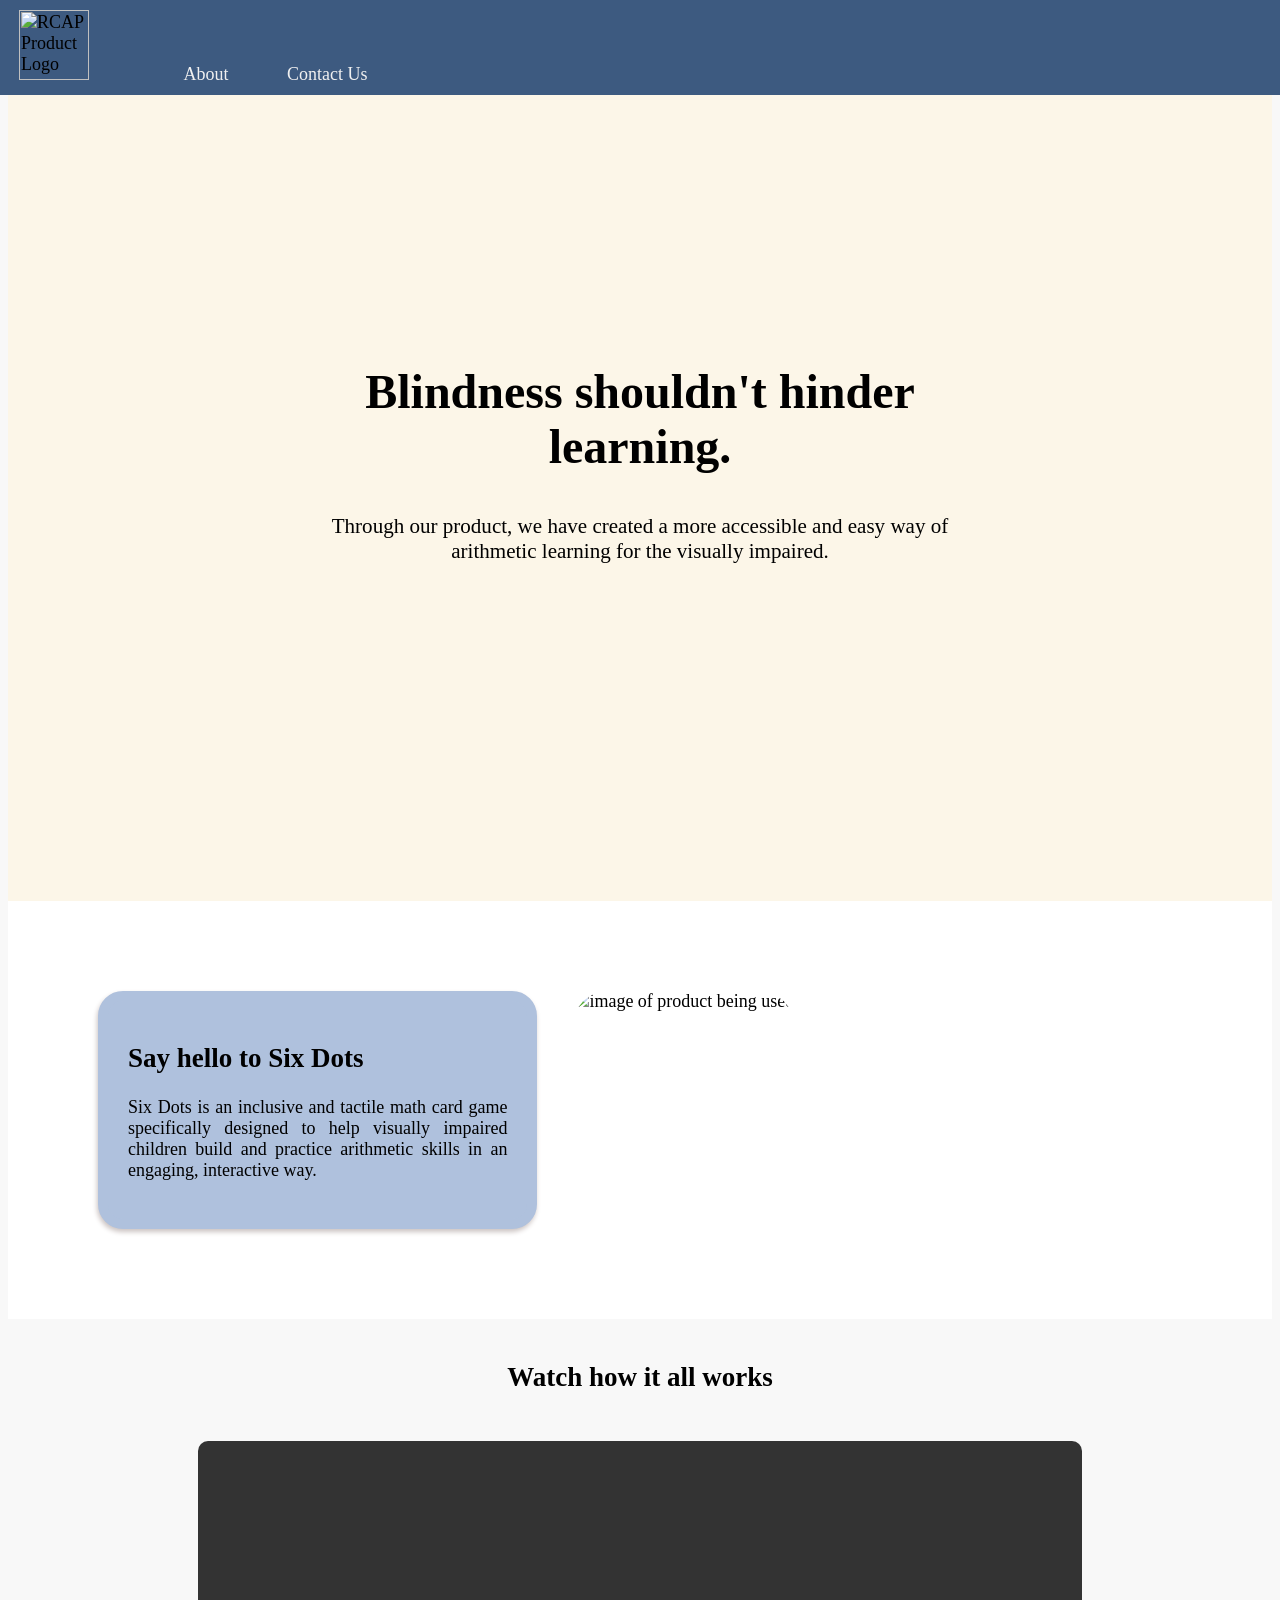
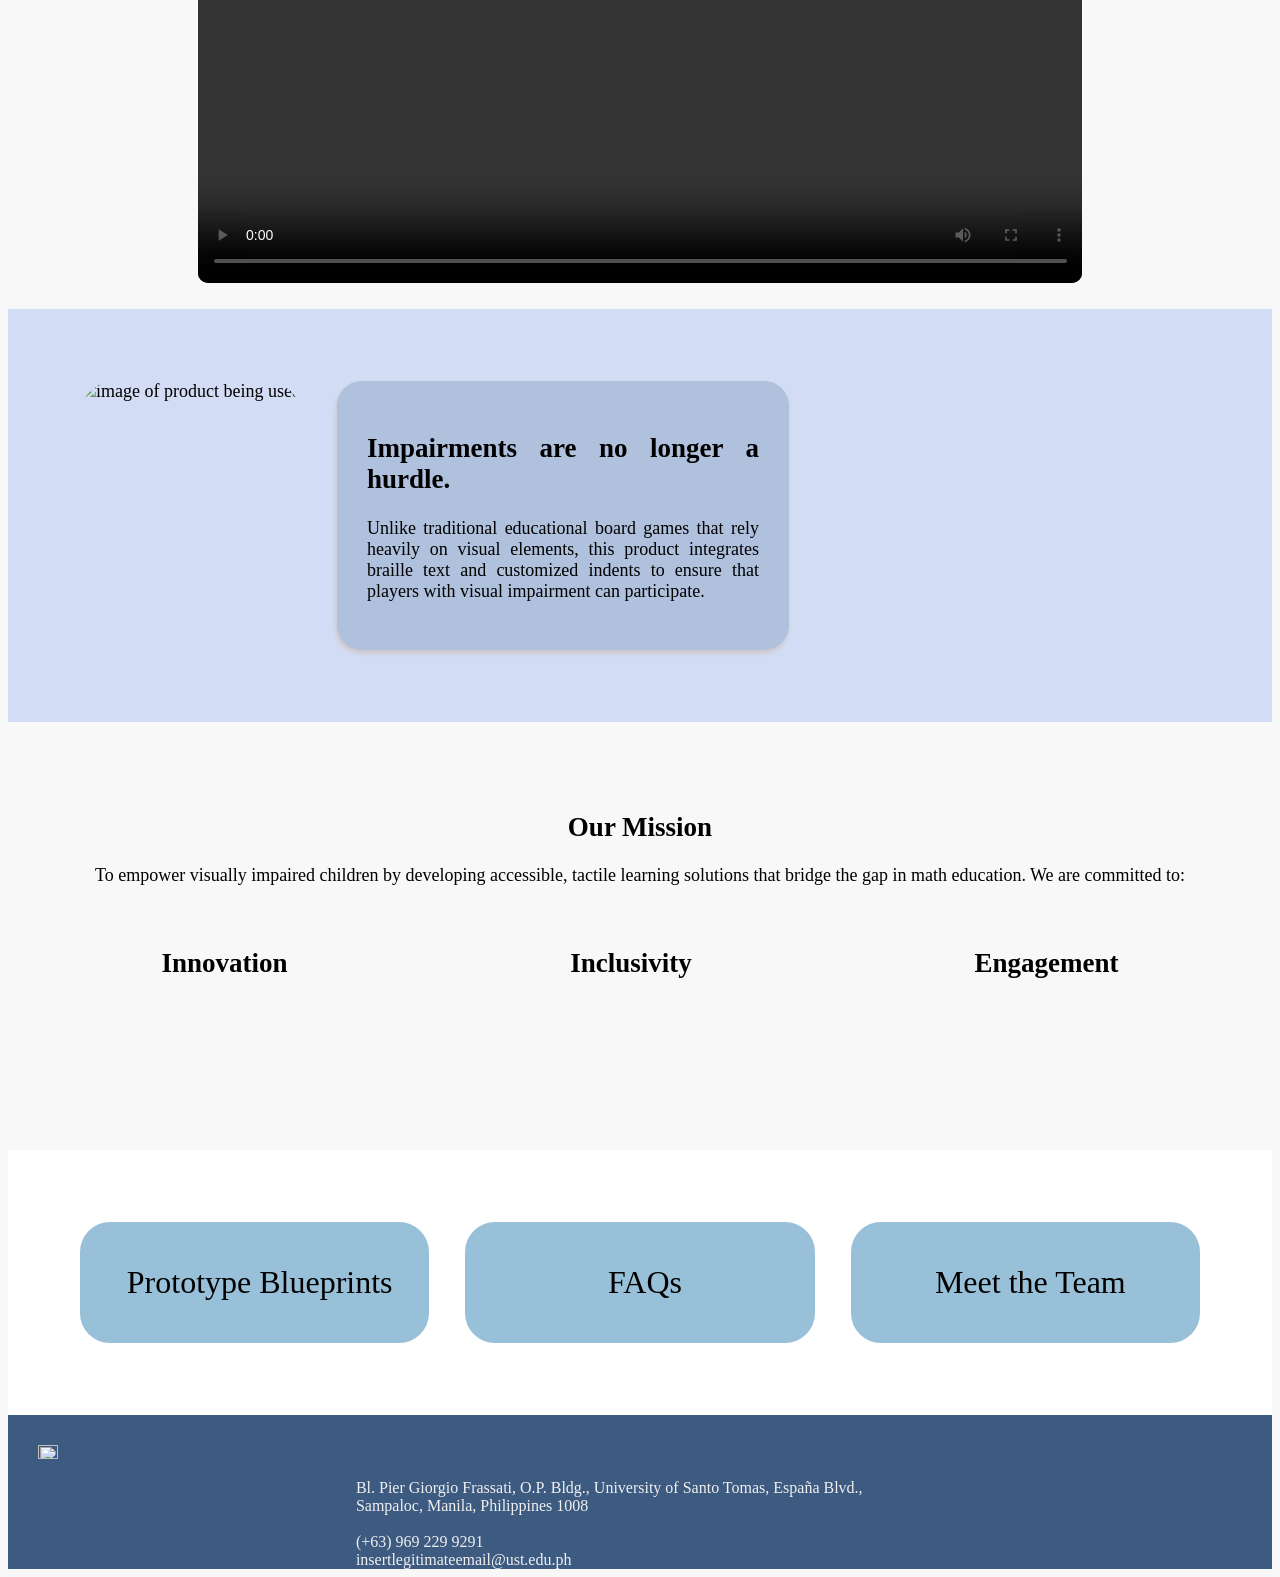
==== index.html @ 146f1b9f "Update index.html" ====
<!--If you're reading this, di po kasi ako html professional eh so-->

<html lang="en">
<head>
    <meta charset="UTF-8">
    <meta name="viewport" content="width=device-width, initial-scale=1.0">
    <title>Six Dots | Visual-Impairment Learning Simplified</title>

    <link rel="stylesheet" type="text/css" href="styles.css">
    <link rel="preconnect" href="https://fonts.googleapis.com">
    <link rel="preconnect" href="https://fonts.gstatic.com" crossorigin>
    <link href="https://fonts.googleapis.com/css2?family=Inter:ital,opsz,wght@0,14..32,100..900;1,14..32,100..900&family=Noto+Sans:ital,wght@0,100..900;1,100..900&display=swap" rel="stylesheet">
</head>

<body>
    <div id="links">
        <img src="logo.png" alt="RCAP Product Logo" style="object-fit: cover; padding-left: 1em;" width="70" height="70"><!--300x300 best-->
            <a href="ourinfo.html" style="padding-left: 5em;" class="headerlinks">About</a>
            <a href="#contactinfo" style="padding-left: 3em;" class="headerlinks">Contact Us</a>
    </div>  

    <section id="pageheader">
        <h1 style="text-align: center; font-size: 48px;"><span id="headereffect">Blindness</span> shouldn't hinder learning.</h1>
        <h3 style="text-align: center; font-weight: 400;">Through our product, we have created a more accessible and easy way of arithmetic learning for the visually impaired.</h3>
    </section>

    <!--Info section na ito-->

    <section class="productinfo">
        <div id="boxone">
            <h1 style="text-align: left;">Say hello to <b>Six Dots</b></h1>
            <p>Six Dots is an inclusive and tactile math card game specifically designed to help visually impaired children build and practice arithmetic skills in an engaging, interactive way.</p>
        </div>

        <img id="homeimgs" src="https://oecdedutoday.com/wp-content/uploads/2021/06/Skills-outlook-2021-blog.jpg" alt="image of product being used" style="border-radius: 35px; object-fit: cover; max-width: 60%; height: auto;">
    </section>

    <!--DITO IIINSERT YUNG VLOG!!!-->
    <section style="text-align: center;">
        <br>
        <h1>Watch how it all works</h1>
            <video src="housetour.mp4" style="width: 70%; height: auto; border-radius: 10px; margin-top: 2vw; margin-bottom: 2vw;" controls autoplay>
                 <source src="samplevid.mp4" type="video/mp4">
            </video>
        <br>
    </section>

     <section class="prodbenefits">
        <img id="homeimgs" src="https://oecdedutoday.com/wp-content/uploads/2021/06/Skills-outlook-2021-blog.jpg" alt="image of product being used" style="border-radius: 35px; object-fit: cover; max-width: 60%; height: auto;">

        <div id="boxtwo">
            <h1>Impairments are no longer a hurdle.</h1>
            <p>Unlike traditional educational board games that rely heavily on visual elements, this product integrates braille text and customized indents to ensure that players with visual impairment can participate.</p>
        </div>
    </section>

    <br><br>
    <!--Mission and vision-->
    <section id="missiv">
        <h1>Our Mission</h1>
        <p>To empower visually impaired children by developing accessible, tactile learning solutions that bridge the gap in math education. We are committed to:</p>
        <br>

        <div id="missiv_content">
            <div class="missiv_content">
                <h2>Innovation</h2>
                    <div id="missiv_ib">
                        <p>Designing durable, multi-sensory card games that utilize Braille and unique tactile indents for independent play.
                    </div>
            </div>
            <div class="missiv_content">
                <h2>Inclusivity</h2>
                    <div id="missiv_ib">
                        <p>Creating shared environments where visually impaired and sighted learners can collaborate and compete on an equal playing field.
                    </div>
            </div>
            <div class="missiv_content">
                <h2>Engagement</h2>
                    <div id="missiv_ib">
                        <p>Transforming arithmetic practice from a challenging obstacle into a motivating and interactive experience.
                    </div>
            </div>
        </div>

    </section>


    <section class="extras">
        <a id="extraBox" href="prototype.html" class="extralinks">
            <p>Prototype Blueprints</p>
            <!--<img src="" alt="" width="" style="border-radius: 15px; width: 100%; height: auto;">-->
        </a>

        <a id="extraBox" href="faq.html" class="extralinks">
            <p>FAQs</p>
        </a>
        
        <a id="extraBox" href="team.html" class="extralinks">
            <p>Meet the Team</p>
        </a>
    </section>

    <footer>
        <div>
            <img src="logo.png" alt="" style="width: 30%; height: auto; padding: 30px;">
        </div>
        <div style="padding-top: 5vw;">
            <span style="font-weight: 300; color: #f0f0f0;">Bl. Pier Giorgio Frassati, O.P. Bldg., University of Santo Tomas, Espa&ntilde;a Blvd.,<br /> Sampaloc, Manila, Philippines 1008<br /><br />&#40;&#43;63&#41; 969 229 9291<br />insertlegitimateemail@ust.edu.ph</span>
        </div>
    </footer>
</body>
</html>
---- styles.css ----
/* global css dito*/        
        body {
            font-family: "Yu Gothic UI";
            font-size: 18px;
            overflow-x: hidden;
            background-color: #f8f8f8;
            user-select: none; /* sorry i cannot allow you to see the horrors of my layout */
        }

        /* default a css */
        a {
            text-decoration: none;
            color: #f0f0f0;
            transition: 0.3s;
        }

        .headerlinks:hover {
            transition: 0.3s;
            text-decoration: dotted;
            color: #6abba9;
        }

        #links {
            border: solid 0.5px;
            padding-top: 0.5em;
            padding-bottom: 0.5em;
            border-color: #3d5a80;
            background-color: #3d5a80;
            position: absolute;
            width: 100%;
            top: 0px;
            left: 0px;
        }

        #pageheader {
            transition: 0.3s;
            background-color: #fcf6e8;
            padding: 25%;
        }

        #pageheader:hover {
            transition: 0.5s;
            background-color: #afc1dd;
        }

        .productinfo {
            font-size: 18px;
            font-weight: 400;
            transition: 0.3s;
            background-color: #fff;
            padding: 5em;
            display: flex;
            gap: 2em;
        }

        .prodbenefits {
            font-size: 100%;
            font-weight: 400;
            transition: 0.3s;
            background-color: #d2ddf5;
            padding: 4em;
            display: flex;
            gap: 2em;
        }

        footer {
            font-size: 16px;
            display: grid;
            width: 100%;
            grid-template-columns: auto auto auto;
            gap: 10%;
            background-color: #3d5a80;
        }

        /* index.html css */

                #homeimgs {transition: 0.5s;}
        #homeimgs:hover {transition: 0.5s; transform:scale(1.05);}

        #boxone, #boxtwo {
            transition: 1s;
            border: solid 10px;
            border-radius: 25px;
            border-color: #afc1dd;
            background-color: #afc1dd;
            width: 35%;
            text-align: justify;
            align-content: center;
            padding: 20px;
            box-shadow: -1px 3px 5px #ccc4c3;
        }

        #boxone:hover, #boxtwo:hover {
            background-color: #fff;
            border-color: #fff;
            transition: 1s;
        }

        @keyframes floatUp {
            0% {transform: translateY(0vw);}
            100% {transform: translateY(-2vw);}
        }

        #missiv {
            transition: 0.3s;
            text-align: center;
            padding: 2vw;
        }

        #missiv_content {
            display: grid;
            grid-template-columns: auto auto auto;
            gap: 2vw;
        }

        /* inner block */
        #missiv_ib {
            border: 1px solid transparent;
            background-color: transparent;
            color: transparent;
            font-size: 20px;
            border-radius: 15px;
            border-width: 30%;
            padding: 0.5vw;
            height: auto;
            transition: 0.6s;
        }

        .missiv_content:hover {
            transition: 0.3s;
            cursor: pointer;
            transform: scale(1.05);
        }

        .missiv_content:hover > #missiv_ib {
            border: 1px solid #dda948;
            background-color: #dda948;
            color: #fff;
            border-radius: 15px;
            border-width: 30%;
            height: auto;
            transition: 0.5s;
            transform: translateY(-5vw);
            height: 70%;
        }

        .extras {
            transition: 0.3s;
            background-color: #fff;
            padding: 4em;
            display: flex;
            gap: 2em;
            align-items: baseline;
        }

        #extraBox {
            transition: 0.3s;
            border: solid 10px;
            border-color: #98c1d9;
            background-color: #98c1d9;
            border-radius: 30px;
            width: 35em;
            text-indent: 10px;
        }

        #extraBox:hover {
            transition: 0.5s;
            transform: scale(1.05);
            cursor: pointer;
            background-color: #3d5a80;
            border-color: #3d5a80;
            color: #fab22c;
        }

        .extralinks {
            transition: 1s;
            color: #000;
            text-align: center;
            font-size: 32px;
        }
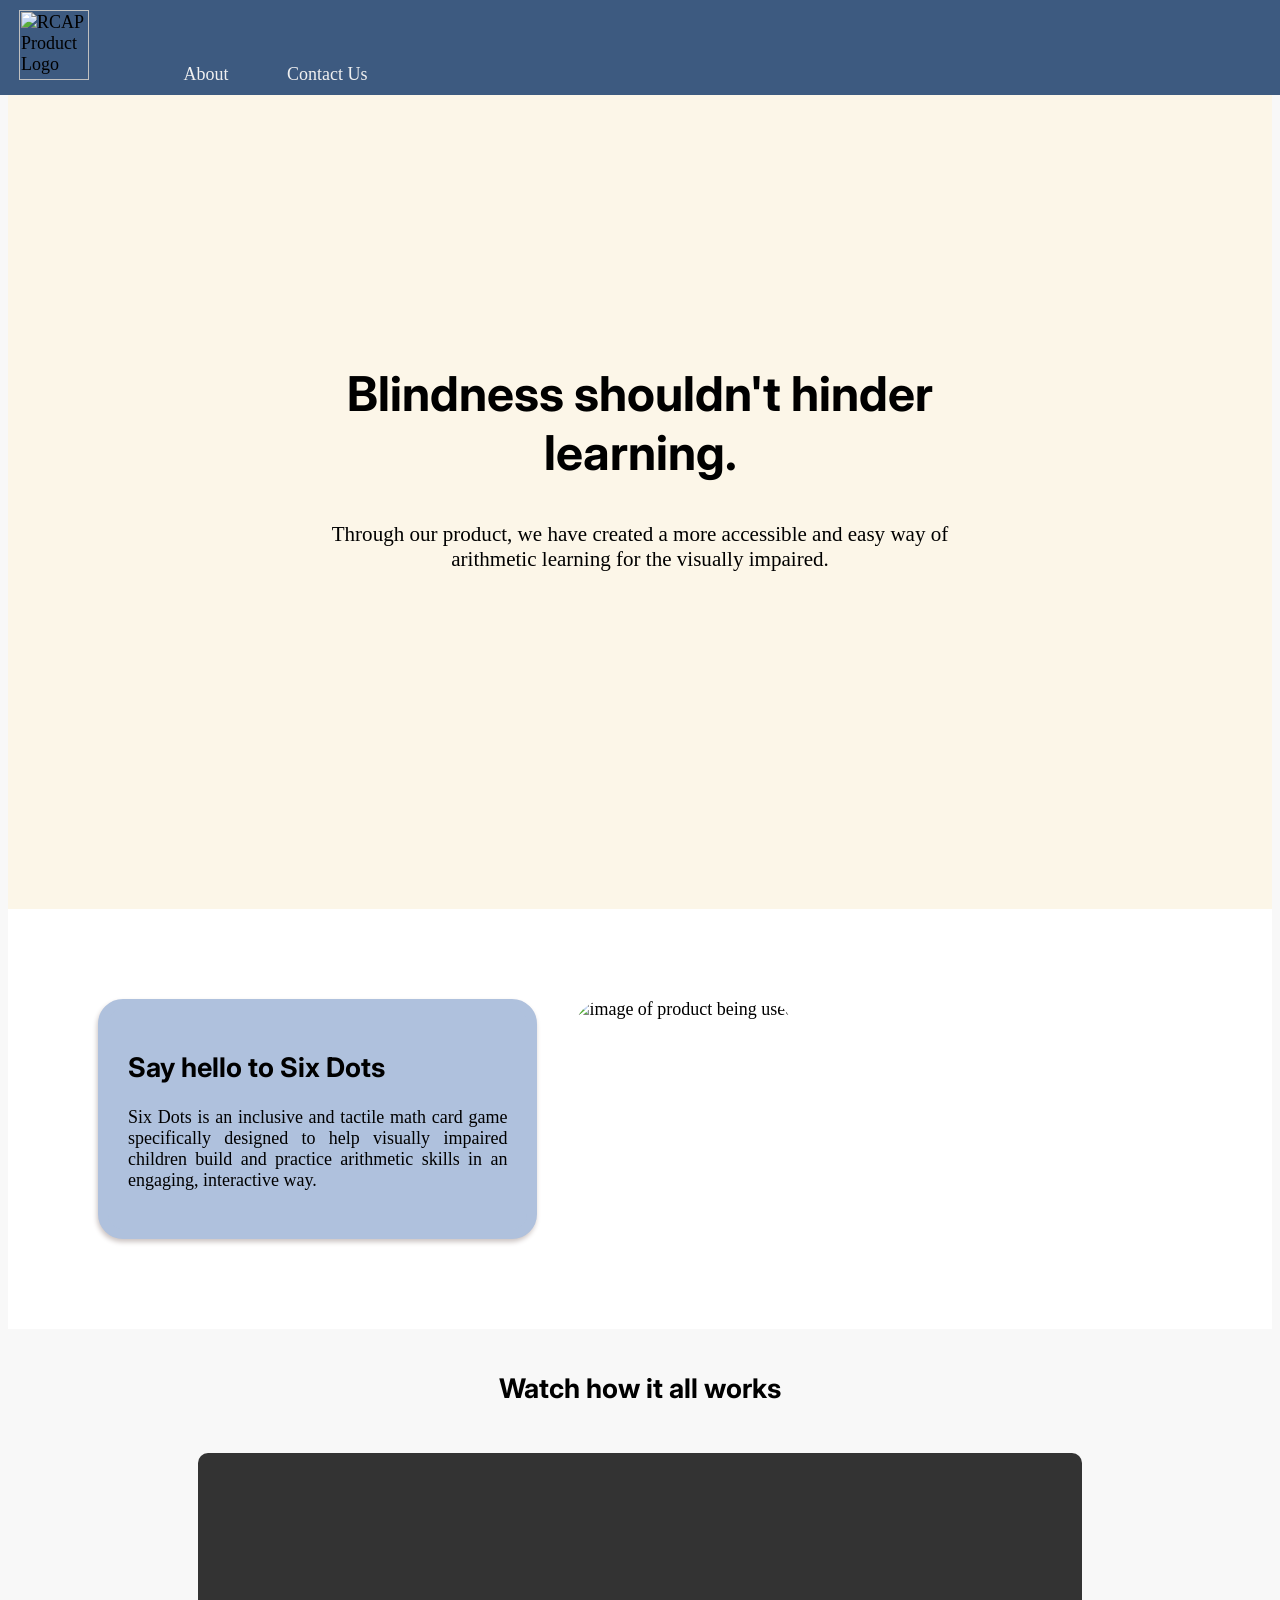
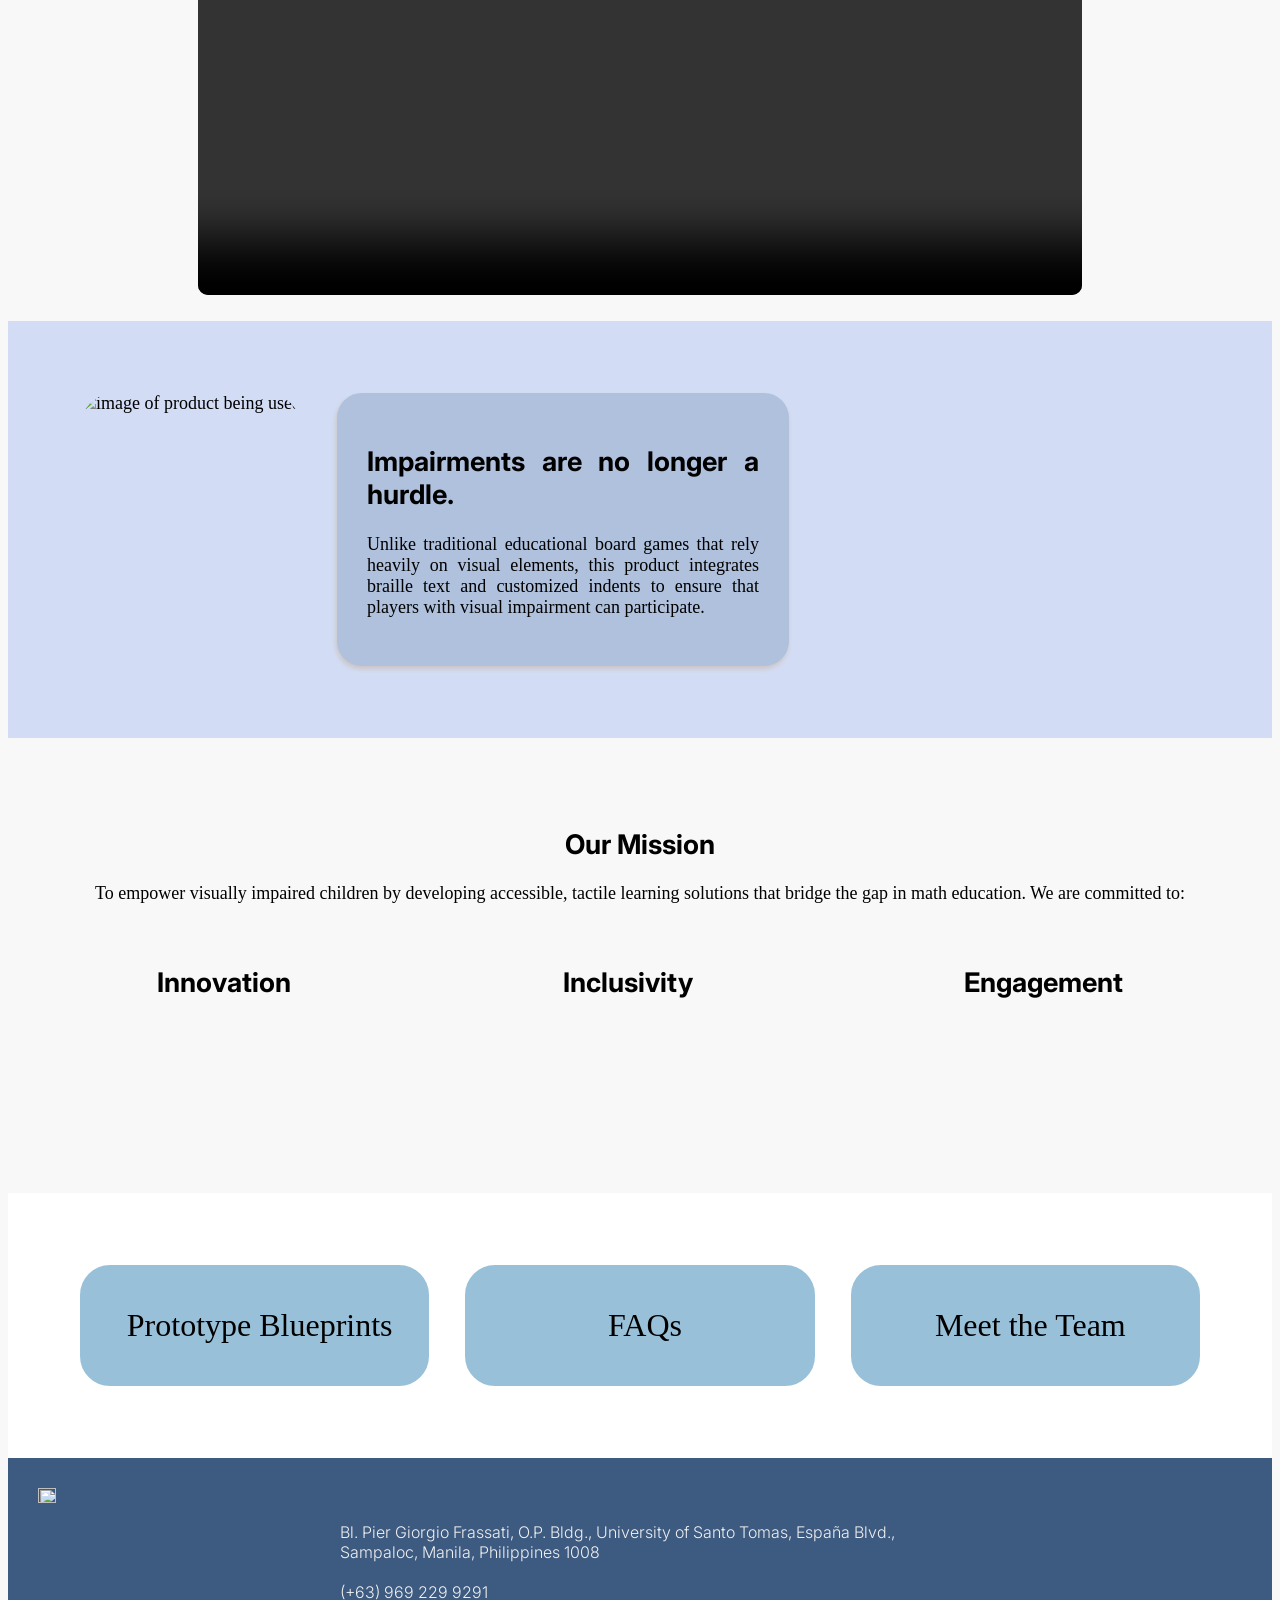
==== commit 790e786b: "Update index.html" ====
--- a/index.html
+++ b/index.html
@@ -7,7 +7,7 @@
     <title>Six Dots | Visual-Impairment Learning Simplified</title>
 
     <link rel="stylesheet" type="text/css" href="styles.css">
-    <link rel="preconnect" href="https://fonts.googleapis.com">
+   <link rel="preconnect" href="https://fonts.googleapis.com">
     <link rel="preconnect" href="https://fonts.gstatic.com" crossorigin>
     <link href="https://fonts.googleapis.com/css2?family=Inter:ital,opsz,wght@0,14..32,100..900;1,14..32,100..900&family=Noto+Sans:ital,wght@0,100..900;1,100..900&display=swap" rel="stylesheet">
 </head>
--- a/styles.css
+++ b/styles.css
@@ -1,7 +1,10 @@
+        @font-face {
+            font-family: "Inter";
+            src: url("https://fonts.googleapis.com/css2?family=Inter:ital,opsz,wght@0,14..32,100..900;1,14..32,100..900&family=Noto+Sans:ital,wght@0,100..900;1,100..900&display=swap");
+        }
 
-        /* global css dito*/        
         body {
-            font-family: "Yu Gothic UI";
+            font-family: "Inter";
             font-size: 18px;
             overflow-x: hidden;
             background-color: #f8f8f8;
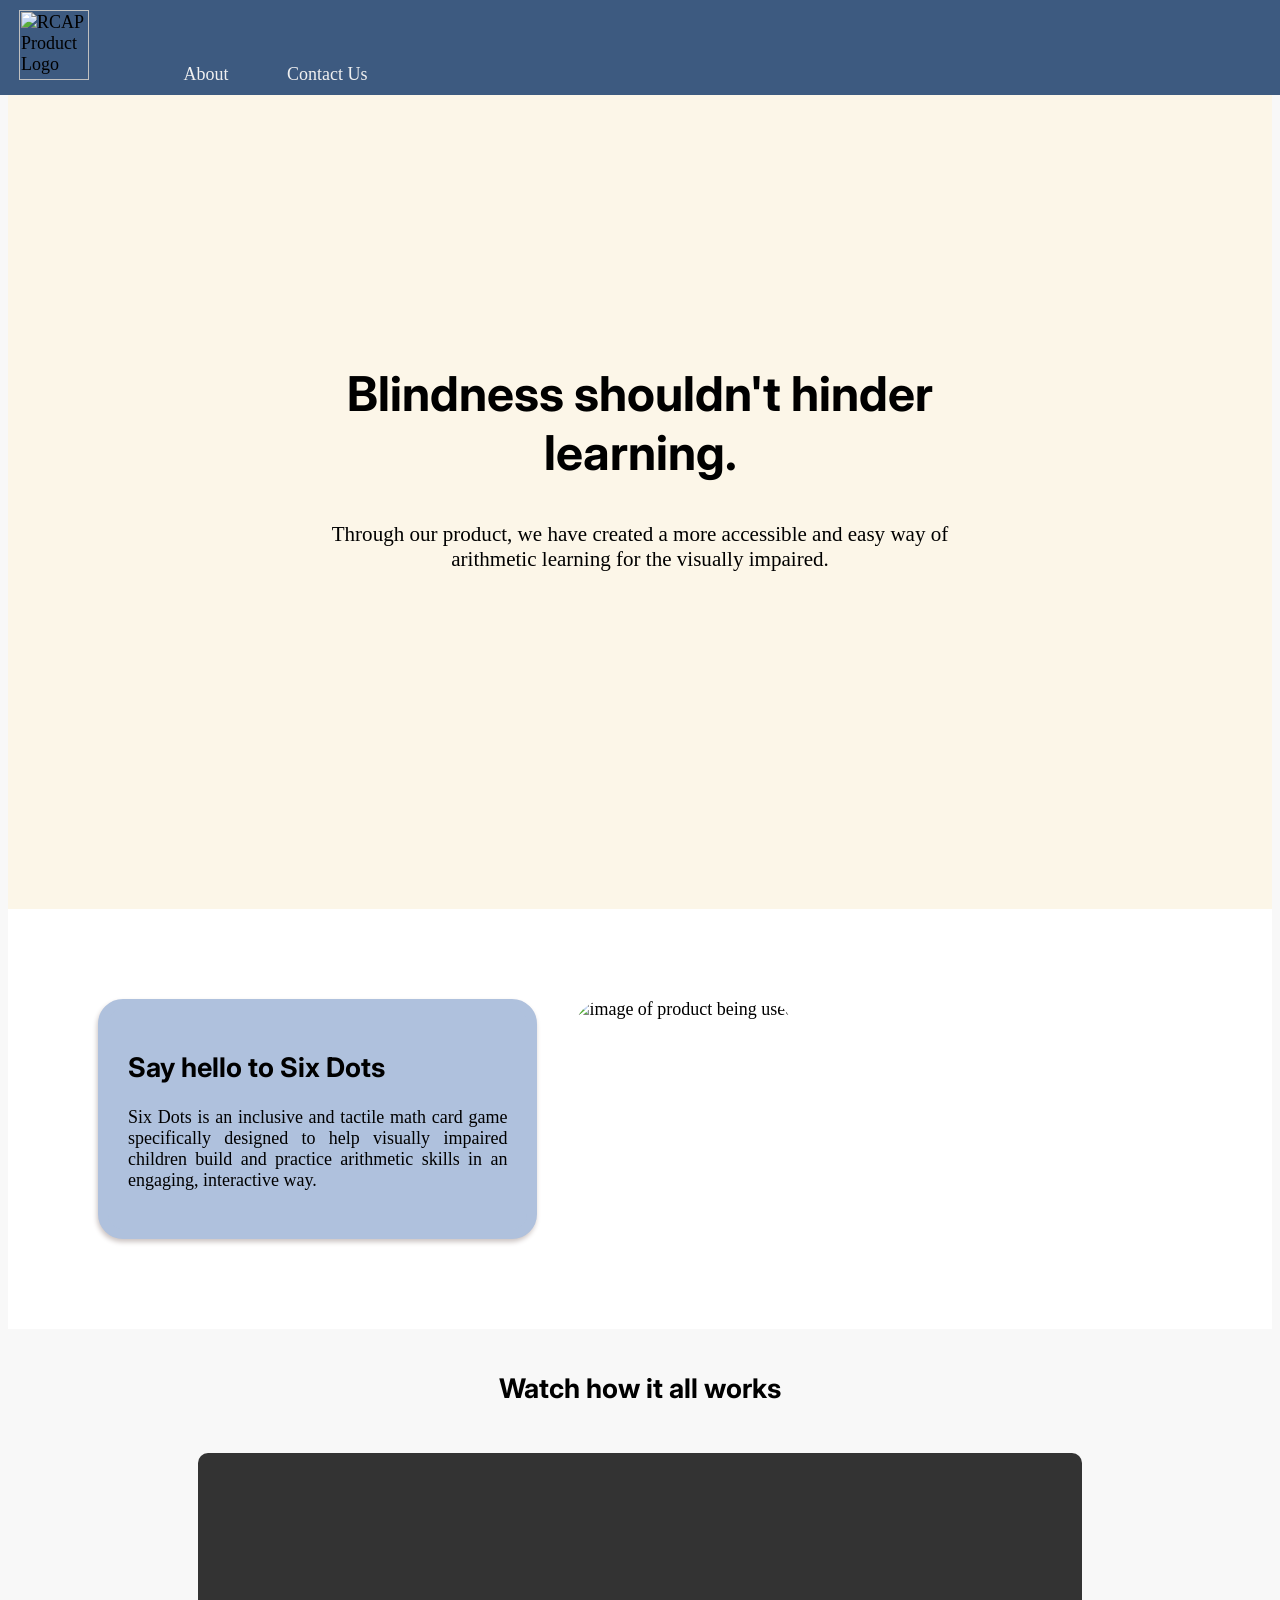
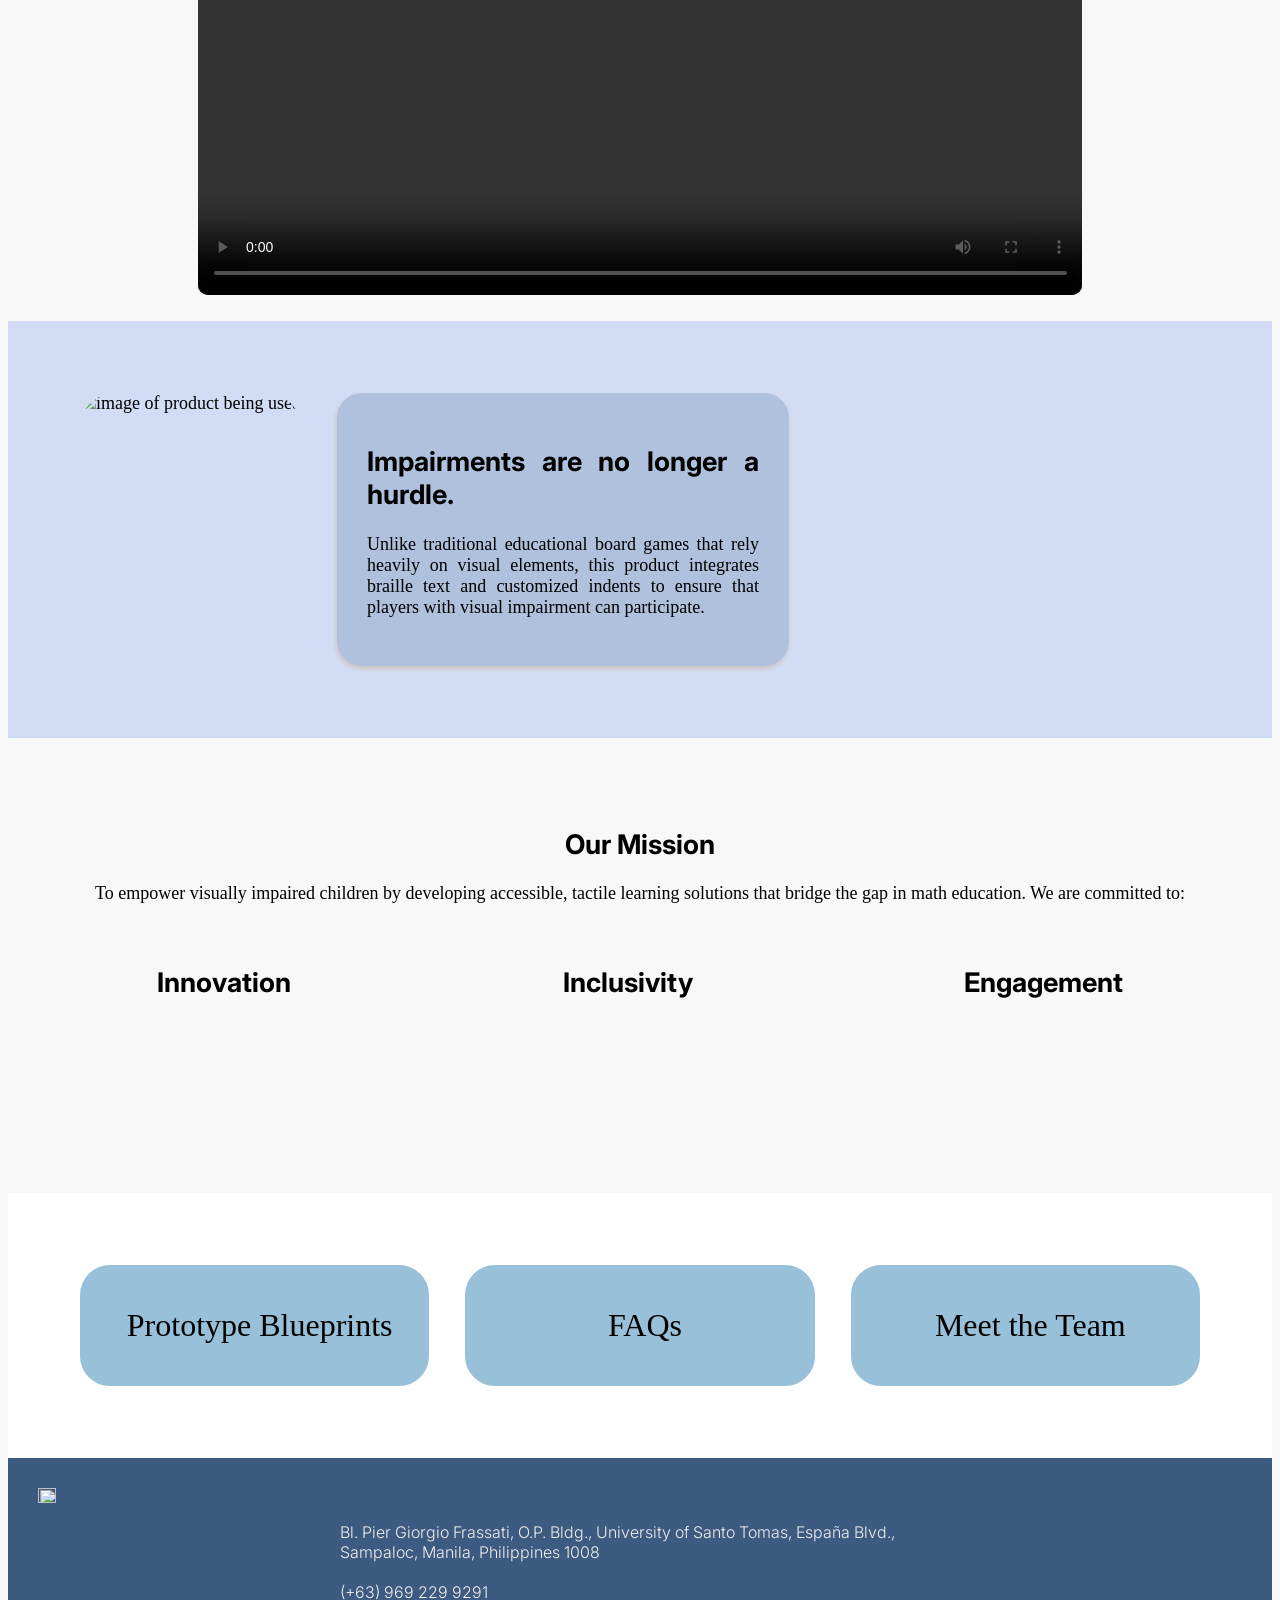
==== commit 6bc303c9: "Update index.html" ====
--- a/index.html
+++ b/index.html
@@ -7,7 +7,7 @@
     <title>Six Dots | Visual-Impairment Learning Simplified</title>
 
     <link rel="stylesheet" type="text/css" href="styles.css">
-   <link rel="preconnect" href="https://fonts.googleapis.com">
+    <link rel="preconnect" href="https://fonts.googleapis.com">
     <link rel="preconnect" href="https://fonts.gstatic.com" crossorigin>
     <link href="https://fonts.googleapis.com/css2?family=Inter:ital,opsz,wght@0,14..32,100..900;1,14..32,100..900&family=Noto+Sans:ital,wght@0,100..900;1,100..900&display=swap" rel="stylesheet">
 </head>
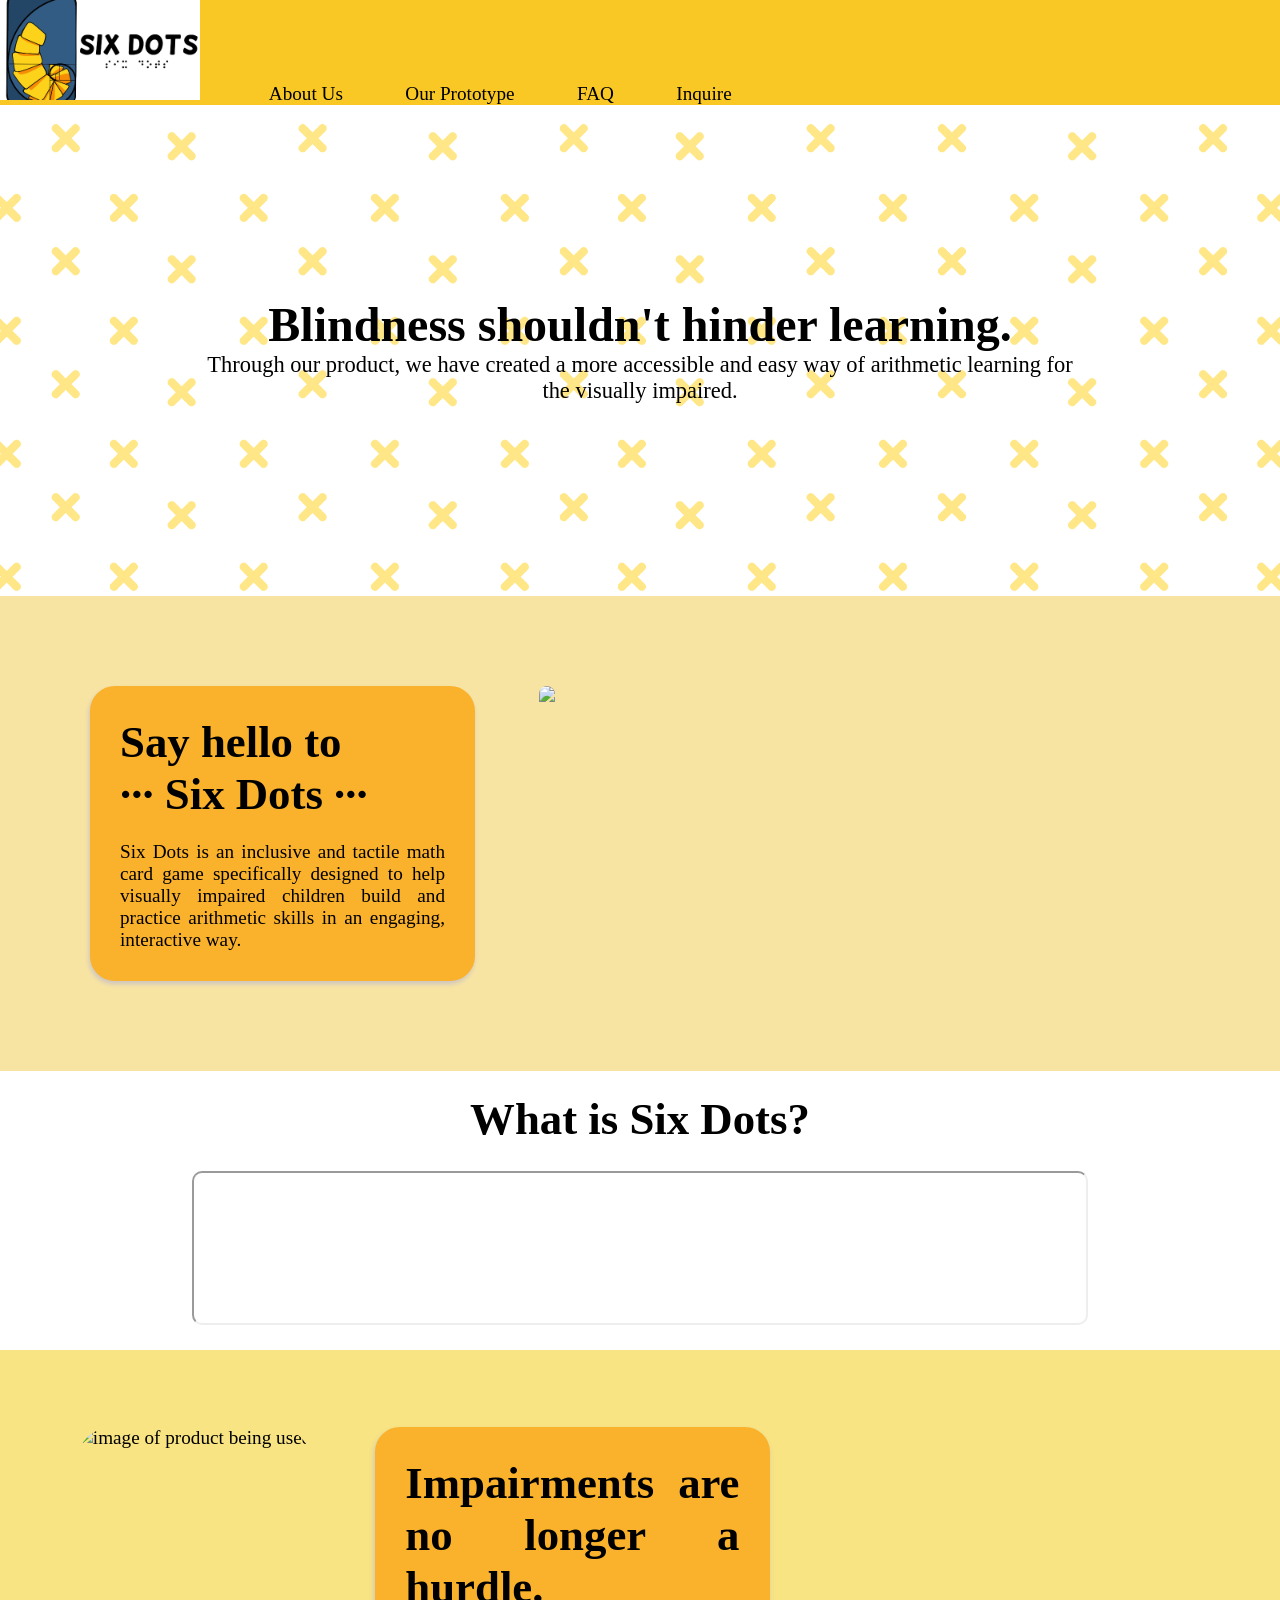
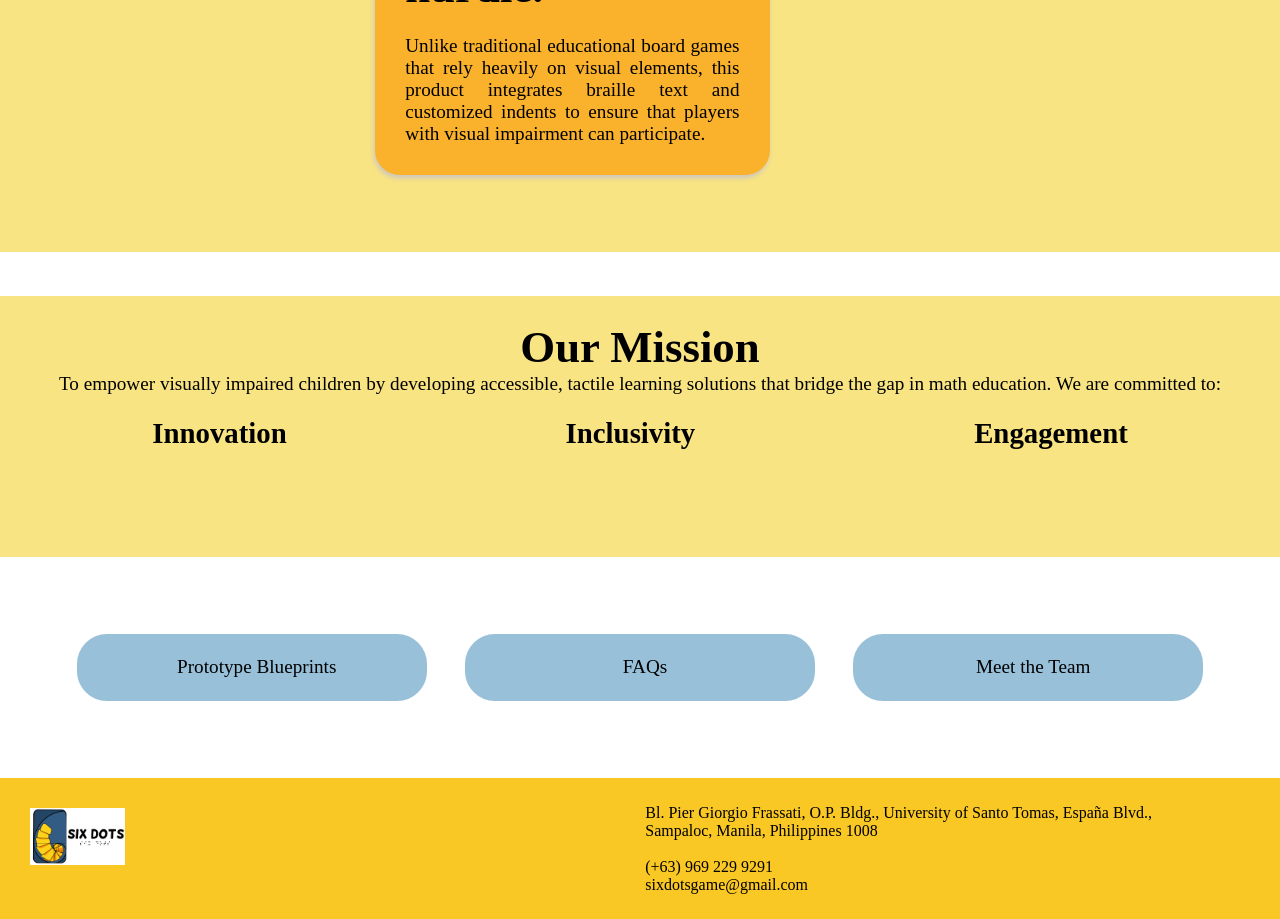
==== commit e8de5d78: "Update index.html" ====
--- a/index.html
+++ b/index.html
@@ -1,4 +1,4 @@
-<!--If you're reading this, di po kasi ako html professional eh so-->
+<!--I am gladly accepting code suggestions to hone my web development skills.-->
 
 <html lang="en">
 <head>
@@ -13,11 +13,13 @@
 </head>
 
 <body>
-    <div id="links">
-        <img src="logo.png" alt="RCAP Product Logo" style="object-fit: cover; padding-left: 1em;" width="70" height="70"><!--300x300 best-->
-            <a href="ourinfo.html" style="padding-left: 5em;" class="headerlinks">About</a>
-            <a href="#contactinfo" style="padding-left: 3em;" class="headerlinks">Contact Us</a>
-    </div>  
+    <div id="header">
+        <img src="logo.png" alt="" width="200" height="100" style="object-fit: cover;">
+        <a href="ourinfo.html" class="headerlinks" style="padding-left: 5%">About Us</a>
+        <a href="prototype.html" class="headerlinks">Our Prototype</a>
+        <a href="faq.html" class="headerlinks">FAQ</a>
+        <a href="https://form.jotform.com/261254487578066" style="padding-left: 3em;" class="headerlinks">Inquire</a>
+    </div>
 
     <section id="pageheader">
         <h1 style="text-align: center; font-size: 48px;"><span id="headereffect">Blindness</span> shouldn't hinder learning.</h1>
@@ -28,34 +30,33 @@
 
     <section class="productinfo">
         <div id="boxone">
-            <h1 style="text-align: left;">Say hello to <b>Six Dots</b></h1>
+            <h1 style="text-align: left;">Say hello to <br><b>&middot;&middot;&middot; Six Dots &middot;&middot;&middot;</b></h1><br>
             <p>Six Dots is an inclusive and tactile math card game specifically designed to help visually impaired children build and practice arithmetic skills in an engaging, interactive way.</p>
         </div>
 
-        <img id="homeimgs" src="https://oecdedutoday.com/wp-content/uploads/2021/06/Skills-outlook-2021-blog.jpg" alt="image of product being used" style="border-radius: 35px; object-fit: cover; max-width: 60%; height: auto;">
+        <img id="homeimgs" src="https://www.neco.edu/wp-content/uploads/2025/01/AdobeStock_276680433-960x640.jpeg" style="border-radius: 35px; object-fit: cover; max-width:60%; height: auto;">
     </section>
 
     <!--DITO IIINSERT YUNG VLOG!!!-->
     <section style="text-align: center;">
         <br>
-        <h1>Watch how it all works</h1>
-            <video src="housetour.mp4" style="width: 70%; height: auto; border-radius: 10px; margin-top: 2vw; margin-bottom: 2vw;" controls autoplay>
-                 <source src="samplevid.mp4" type="video/mp4">
-            </video>
+        <h1>What is Six Dots?</h1>
+            <iframe width="420" height="315" src="https://youtu.be/Rrn0Zfc_gGs" style="width: 70%; height: auto; border-radius: 10px; margin-top: 2vw; margin-bottom: 2vw;"></iframe>
         <br>
     </section>
 
      <section class="prodbenefits">
-        <img id="homeimgs" src="https://oecdedutoday.com/wp-content/uploads/2021/06/Skills-outlook-2021-blog.jpg" alt="image of product being used" style="border-radius: 35px; object-fit: cover; max-width: 60%; height: auto;">
+        <img id="homeimgs" src="https://thinkerbelllabs.com/blog/content/images/2020/09/jason-sung-Ciz4lHr8Jgw-unsplash.jpg" alt="image of product being used" style="border-radius: 35px; object-fit: cover; max-width: 60%; height: auto;">
 
         <div id="boxtwo">
-            <h1>Impairments are no longer a hurdle.</h1>
+            <h1>Impairments are no longer a hurdle.</h1><br>
             <p>Unlike traditional educational board games that rely heavily on visual elements, this product integrates braille text and customized indents to ensure that players with visual impairment can participate.</p>
         </div>
     </section>
 
     <br><br>
-    <!--Mission and vision-->
+
+    <!--Mission-->
     <section id="missiv">
         <h1>Our Mission</h1>
         <p>To empower visually impaired children by developing accessible, tactile learning solutions that bridge the gap in math education. We are committed to:</p>
@@ -81,9 +82,7 @@
                     </div>
             </div>
         </div>
-
     </section>
-
 
     <section class="extras">
         <a id="extraBox" href="prototype.html" class="extralinks">
@@ -104,8 +103,8 @@
         <div>
             <img src="logo.png" alt="" style="width: 30%; height: auto; padding: 30px;">
         </div>
-        <div style="padding-top: 5vw;">
-            <span style="font-weight: 300; color: #f0f0f0;">Bl. Pier Giorgio Frassati, O.P. Bldg., University of Santo Tomas, Espa&ntilde;a Blvd.,<br /> Sampaloc, Manila, Philippines 1008<br /><br />&#40;&#43;63&#41; 969 229 9291<br />insertlegitimateemail@ust.edu.ph</span>
+        <div style="padding-bottom: 2vw; padding-top: 2vw;">
+            <span style="font-weight: 300; color: #000;">Bl. Pier Giorgio Frassati, O.P. Bldg., University of Santo Tomas, Espa&ntilde;a Blvd.,<br /> Sampaloc, Manila, Philippines 1008<br /><br />&#40;&#43;63&#41; 969 229 9291<br />sixdotsgame&#64;gmail.com</span>
         </div>
     </footer>
 </body>
--- a/styles.css
+++ b/styles.css
@@ -1,27 +1,62 @@
-        @font-face {
-            font-family: "Inter";
-            src: url("https://fonts.googleapis.com/css2?family=Inter:ital,opsz,wght@0,14..32,100..900;1,14..32,100..900&family=Noto+Sans:ital,wght@0,100..900;1,100..900&display=swap");
-        }
-
+
+        .noto-sans-regular {
+            font-family: "Noto Sans", sans-serif;
+            font-optical-sizing: auto;
+            font-weight: 600;
+            font-style: normal;
+            font-variation-settings: 
+                "wdth" 100;
+        }
+
+      * {
+            margin: 0;
+            padding: 0;
+            box-sizing: border-box;
+        }
+
+        
+        @media screen and (max-width: 600px) {
+                header, body {font-size: 6vw;}
+                h1 {font-size: 10vw;}
+                p {font-size: 6vw;}
+                #missiv_ib {display: block;}
+        }
+
+        h1 {
+            font-size: 3.5vw;
+        }
+
+        p {
+            font-size: 1.5vw;
+        }
+        
         body {
-            font-family: "Inter";
-            font-size: 18px;
+            font-family: "Noto Sans";
+            font-size: 1.5vw;
             overflow-x: hidden;
-            background-color: #f8f8f8;
+            background-color: transparent;
             user-select: none; /* sorry i cannot allow you to see the horrors of my layout */
-        }
-
-        /* default a css */
-        a {
+            background-image: url("web_bg.png");
+            background-attachment: fixed; /* This makes it "sticky" to the screen */
+            background-size: cover;
+            background-position: center;
+        }
+
+        #header {
+            background-color: #fac825;
+            align-content: center;
+        }
+
+        .headerlinks {
             text-decoration: none;
+            color: #000;
+            padding-left: 3em;
+            transition: 0.2s;
+        }
+
+        .headerlinks:hover {
             color: #f0f0f0;
             transition: 0.3s;
-        }
-
-        .headerlinks:hover {
-            transition: 0.3s;
-            text-decoration: dotted;
-            color: #6abba9;
         }
 
         #links {
@@ -37,34 +72,30 @@
         }
 
         #pageheader {
-            transition: 0.3s;
-            background-color: #fcf6e8;
-            padding: 25%;
-        }
-
-        #pageheader:hover {
-            transition: 0.5s;
-            background-color: #afc1dd;
+            z-index: 1;
+            transition: 0.3s;
+            background-color: transparent;
+            padding: 15%;
         }
 
         .productinfo {
             font-size: 18px;
             font-weight: 400;
             transition: 0.3s;
-            background-color: #fff;
+            background-color: #f8e4a2;
             padding: 5em;
             display: flex;
-            gap: 2em;
+            gap: 5vw;
         }
 
         .prodbenefits {
             font-size: 100%;
             font-weight: 400;
             transition: 0.3s;
-            background-color: #d2ddf5;
+            background-color: #f8e482;
             padding: 4em;
             display: flex;
-            gap: 2em;
+            gap: 5vw;
         }
 
         footer {
@@ -73,20 +104,20 @@
             width: 100%;
             grid-template-columns: auto auto auto;
             gap: 10%;
-            background-color: #3d5a80;
+            background-color: #fac825;
         }
 
         /* index.html css */
 
-                #homeimgs {transition: 0.5s;}
+        #homeimgs {transition: 0.5s;}
         #homeimgs:hover {transition: 0.5s; transform:scale(1.05);}
 
         #boxone, #boxtwo {
             transition: 1s;
             border: solid 10px;
             border-radius: 25px;
-            border-color: #afc1dd;
-            background-color: #afc1dd;
+            border-color: #fab22c;
+            background-color: #fab22c;
             width: 35%;
             text-align: justify;
             align-content: center;
@@ -94,18 +125,8 @@
             box-shadow: -1px 3px 5px #ccc4c3;
         }
 
-        #boxone:hover, #boxtwo:hover {
-            background-color: #fff;
-            border-color: #fff;
-            transition: 1s;
-        }
-
-        @keyframes floatUp {
-            0% {transform: translateY(0vw);}
-            100% {transform: translateY(-2vw);}
-        }
-
         #missiv {
+            background-color: #f8e482;
             transition: 0.3s;
             text-align: center;
             padding: 2vw;
@@ -119,6 +140,7 @@
 
         /* inner block */
         #missiv_ib {
+            z-index: -1;
             border: 1px solid transparent;
             background-color: transparent;
             color: transparent;
@@ -132,8 +154,8 @@
 
         .missiv_content:hover {
             transition: 0.3s;
+            z-index: 2;
             cursor: pointer;
-            transform: scale(1.05);
         }
 
         .missiv_content:hover > #missiv_ib {
@@ -144,8 +166,16 @@
             border-width: 30%;
             height: auto;
             transition: 0.5s;
-            transform: translateY(-5vw);
+            transform: translateY(-2.4vw);
             height: 70%;
+        }
+
+        #missiv_v {
+            border: solid 0.5px;
+            border-radius: 15px;
+            text-align: center;
+            background-color: transparent;
+            padding: 2vw;
         }
 
         .extras {
@@ -153,7 +183,7 @@
             background-color: #fff;
             padding: 4em;
             display: flex;
-            gap: 2em;
+            gap: 3vw;
             align-items: baseline;
         }
 
@@ -178,6 +208,8 @@
 
         .extralinks {
             transition: 1s;
+            text-decoration: none;
+            padding: 1vw;
             color: #000;
             text-align: center;
             font-size: 32px;
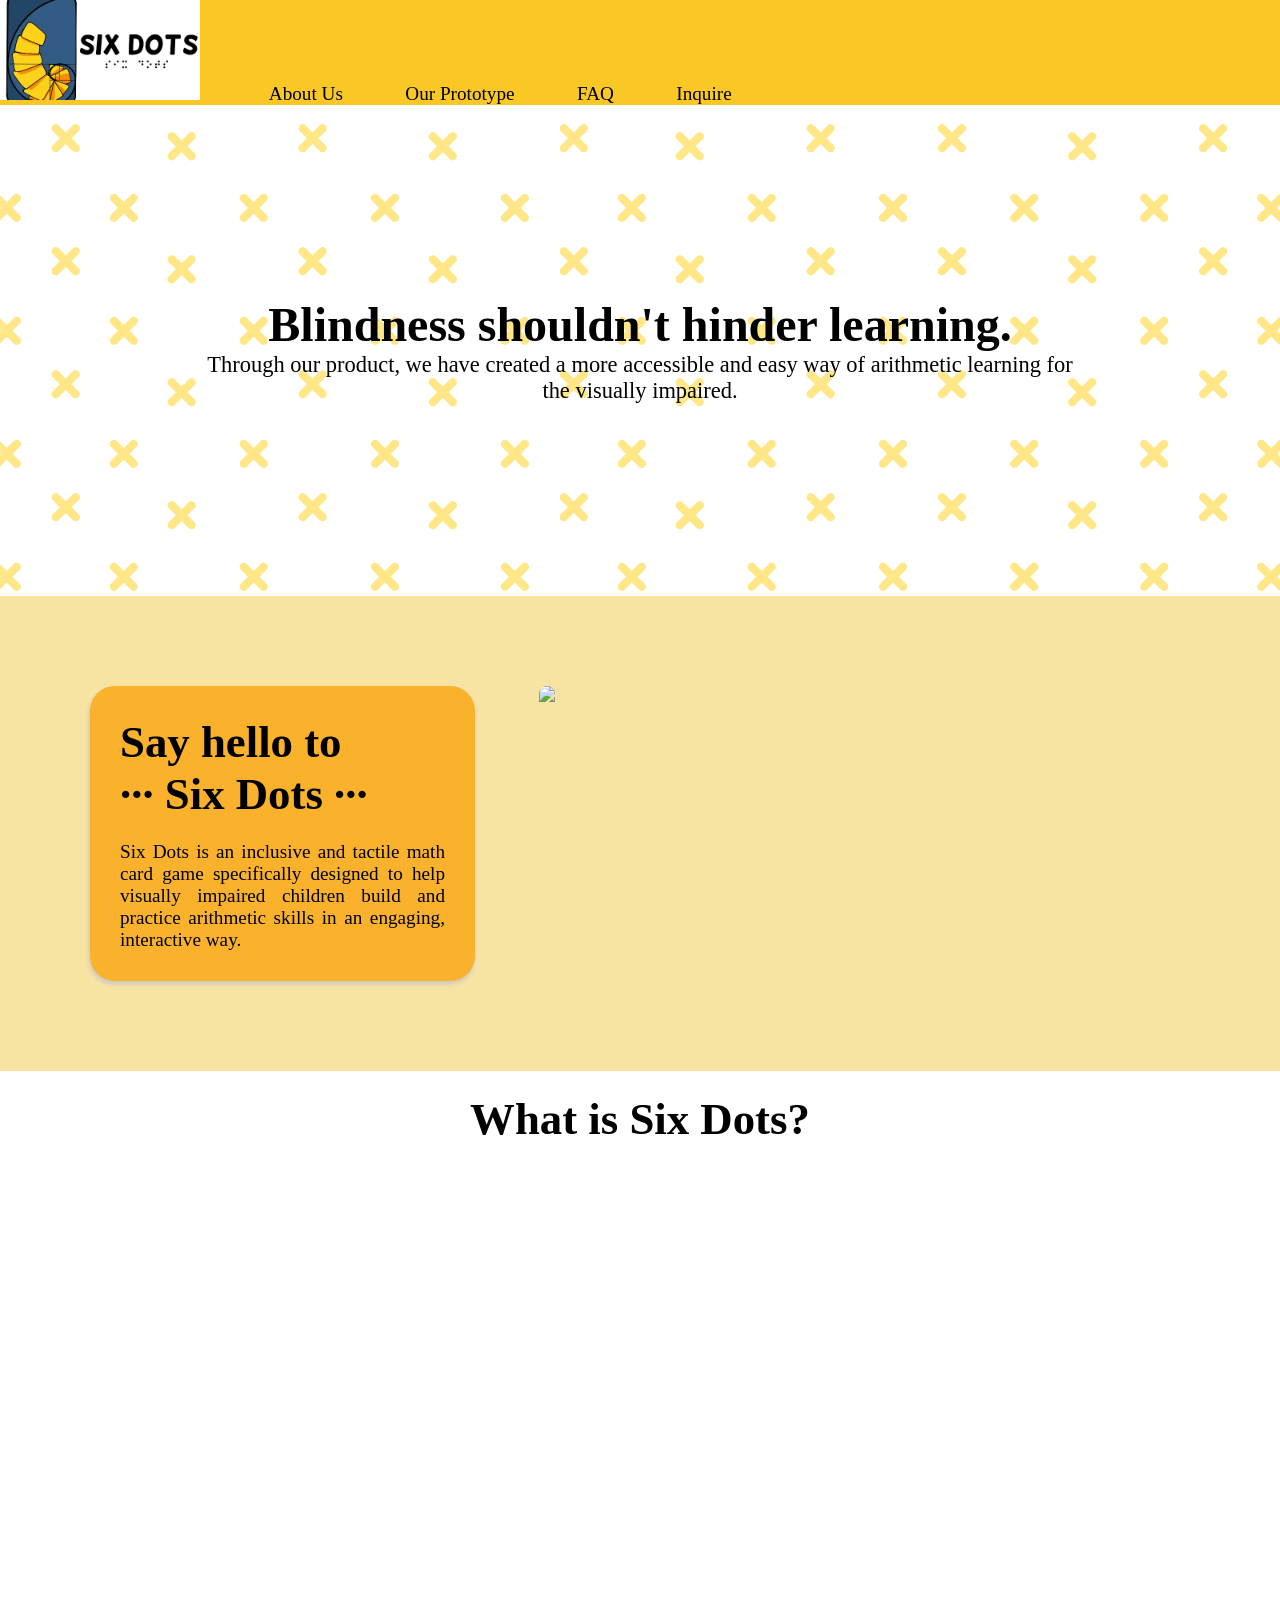
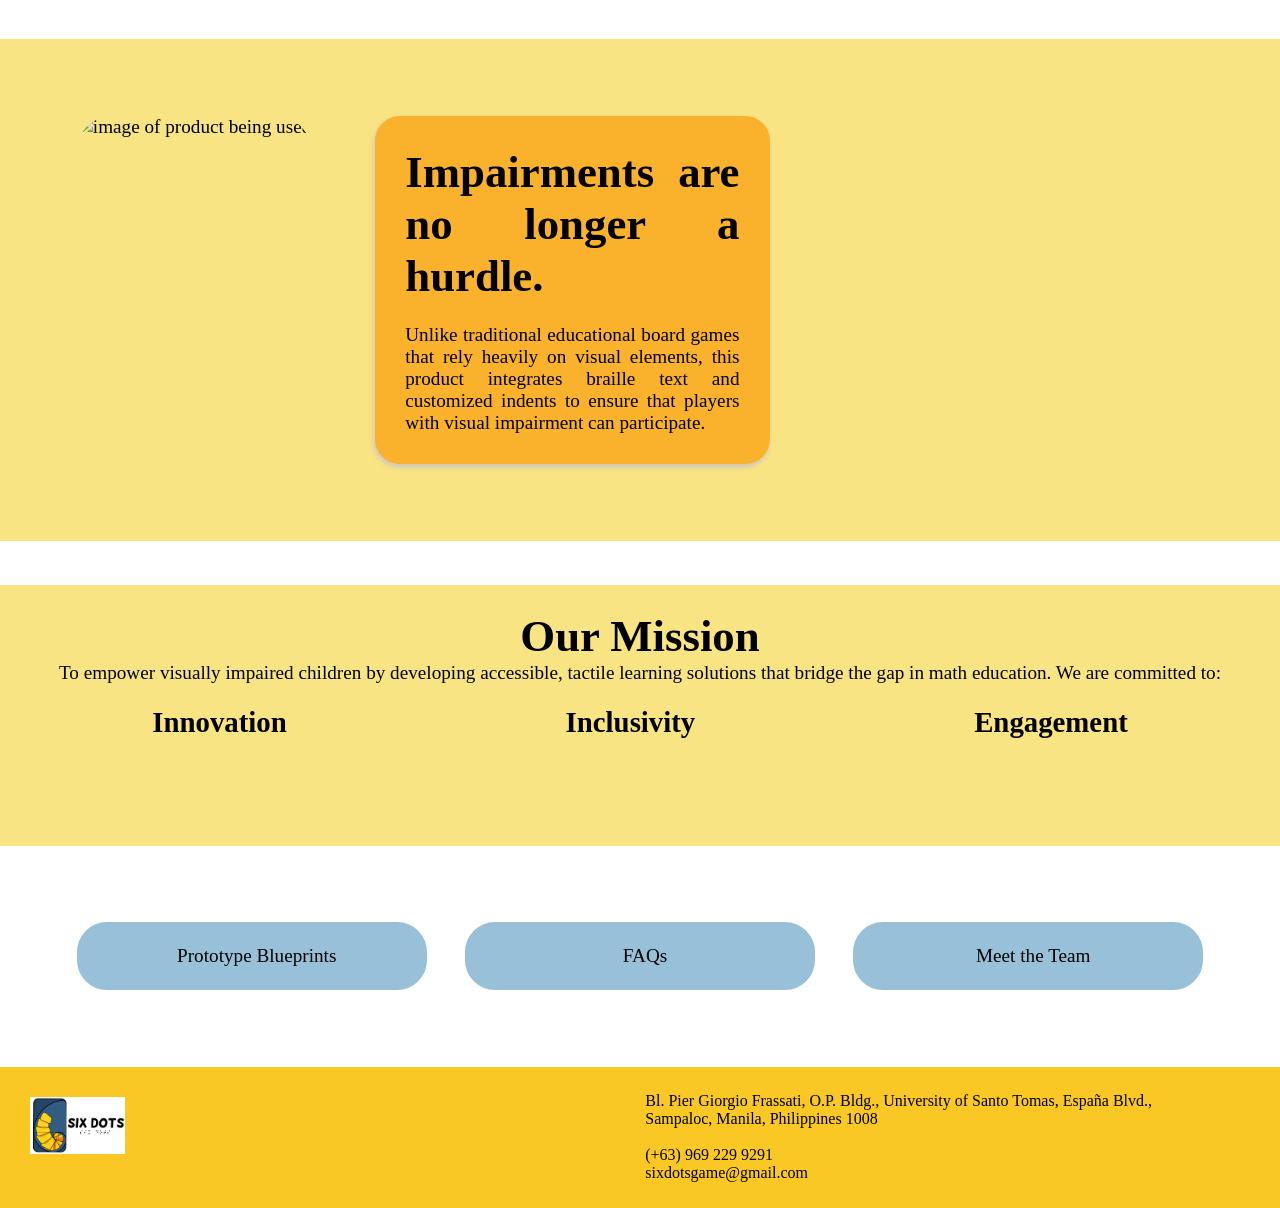
==== commit c9cd3d80: "Update index.html" ====
--- a/index.html
+++ b/index.html
@@ -41,7 +41,10 @@
     <section style="text-align: center;">
         <br>
         <h1>What is Six Dots?</h1>
-            <iframe width="420" height="315" src="https://youtu.be/Rrn0Zfc_gGs" style="width: 70%; height: auto; border-radius: 10px; margin-top: 2vw; margin-bottom: 2vw;"></iframe>
+        
+        <iframe width="877" height="494" src="https://www.youtube.com/embed/Rrn0Zfc_gGs" title="EMTECH Vlog | Six Dots Game" frameborder="0" allow="accelerometer; autoplay; clipboard-write; encrypted-media; gyroscope; picture-in-picture; web-share" referrerpolicy="strict-origin-when-cross-origin" allowfullscreen></iframe>
+
+        </iframe>
         <br>
     </section>
 
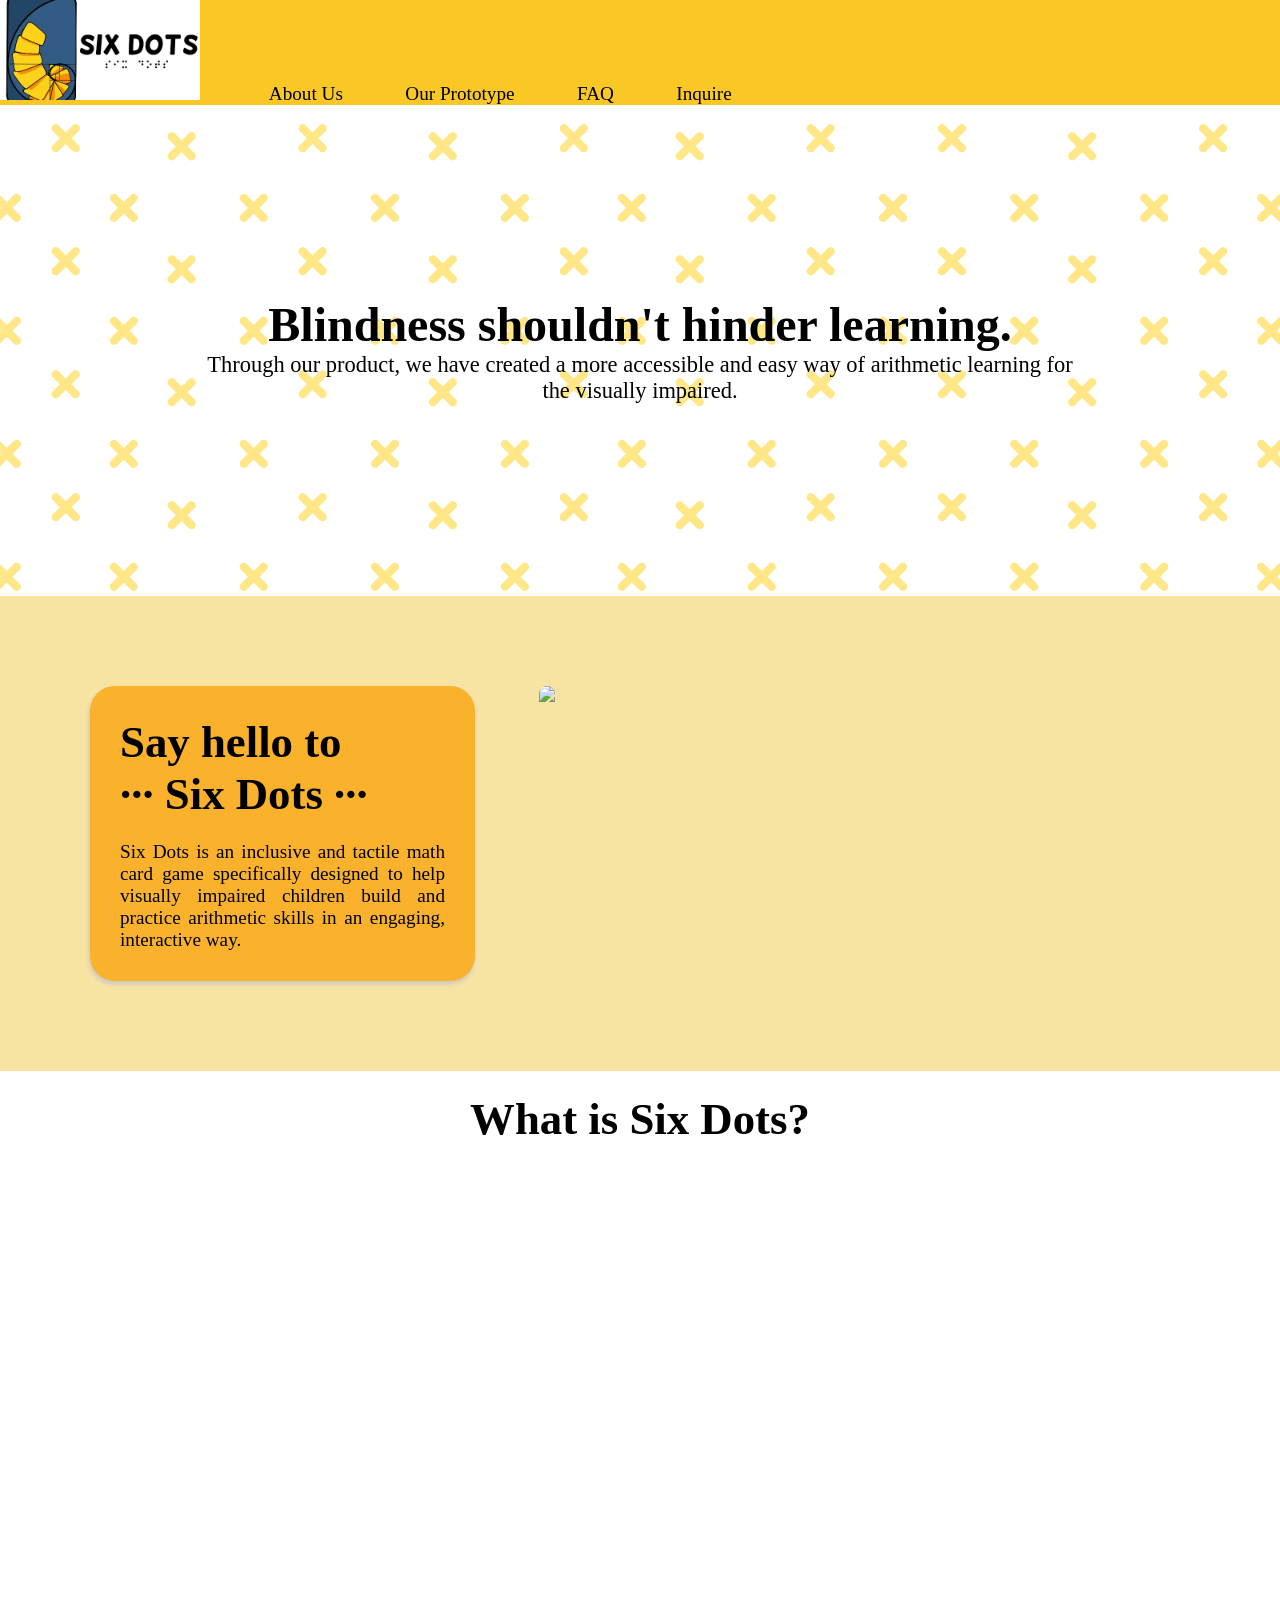
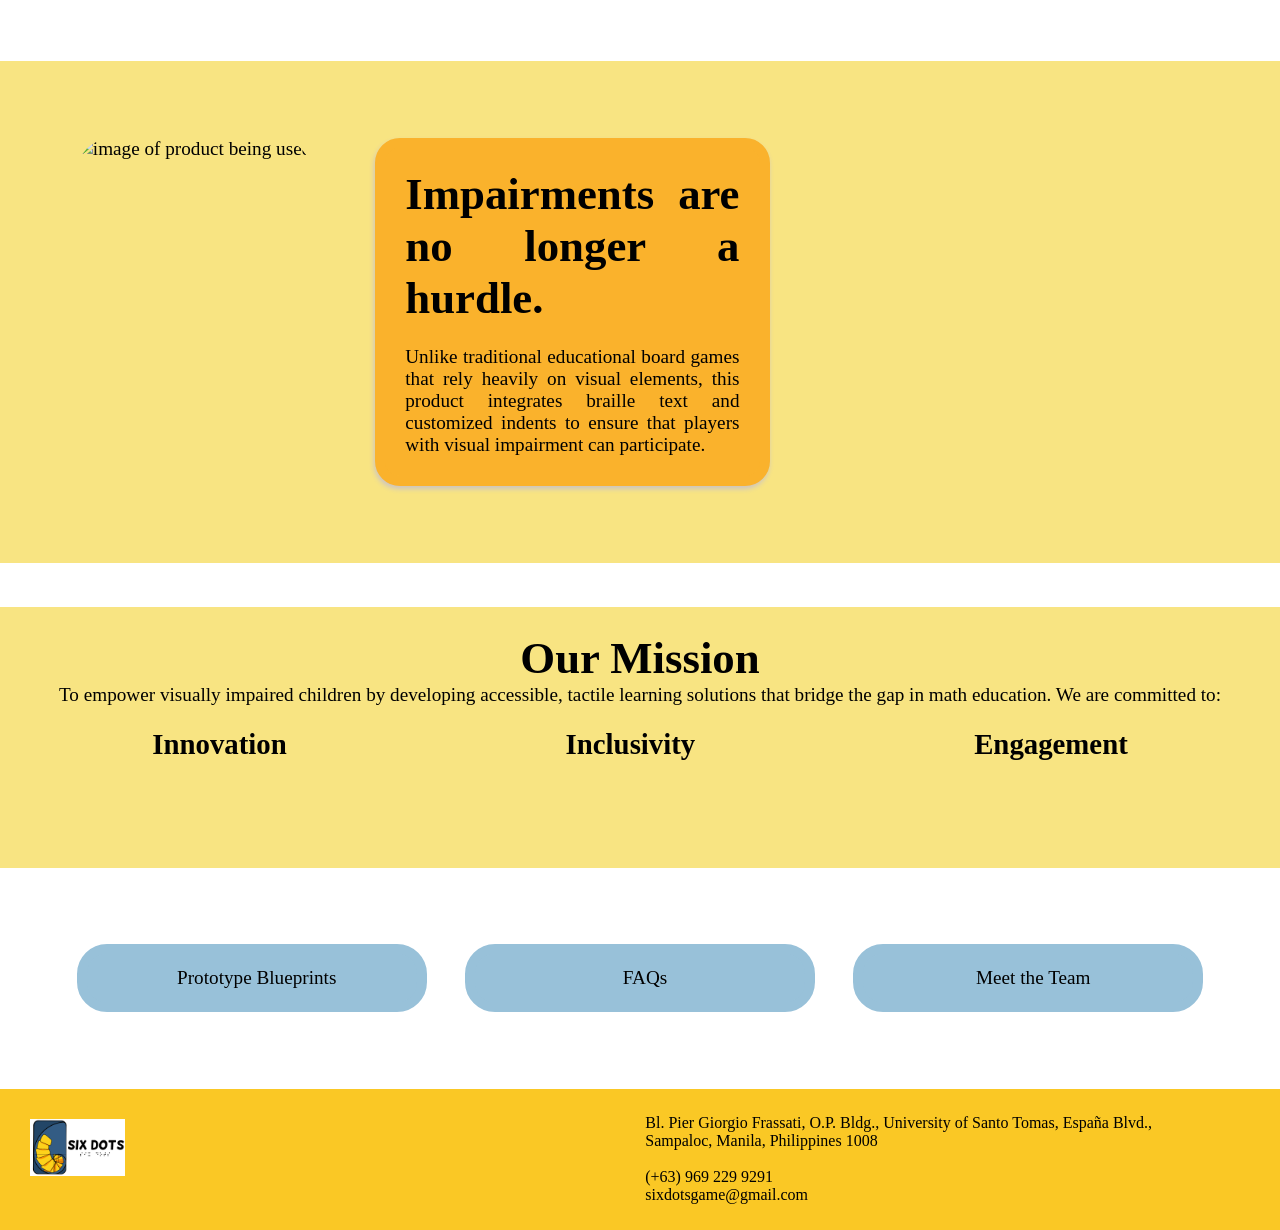
==== commit a87fd8fe: "Update index.html" ====
--- a/index.html
+++ b/index.html
@@ -43,8 +43,7 @@
         <h1>What is Six Dots?</h1>
         
         <iframe width="877" height="494" src="https://www.youtube.com/embed/Rrn0Zfc_gGs" title="EMTECH Vlog | Six Dots Game" frameborder="0" allow="accelerometer; autoplay; clipboard-write; encrypted-media; gyroscope; picture-in-picture; web-share" referrerpolicy="strict-origin-when-cross-origin" allowfullscreen></iframe>
-
-        </iframe>
+        <br>
         <br>
     </section>
 
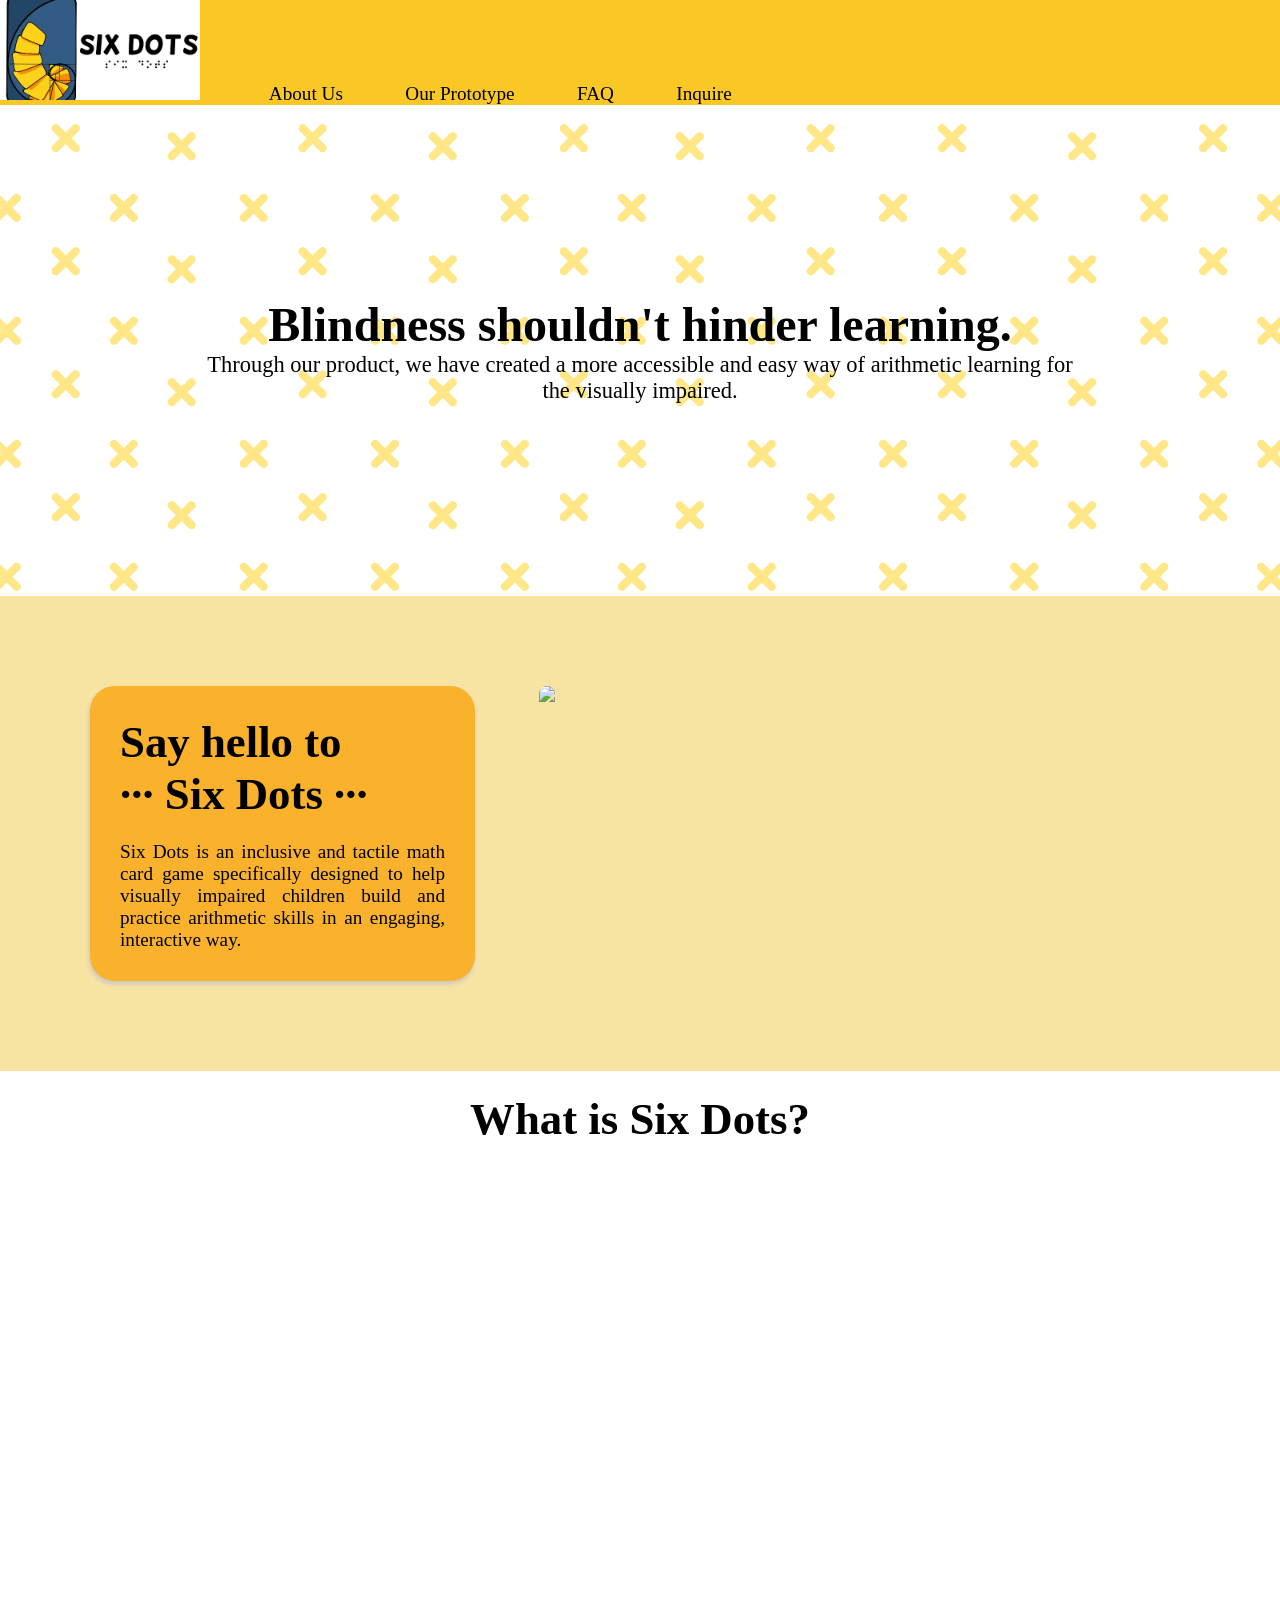
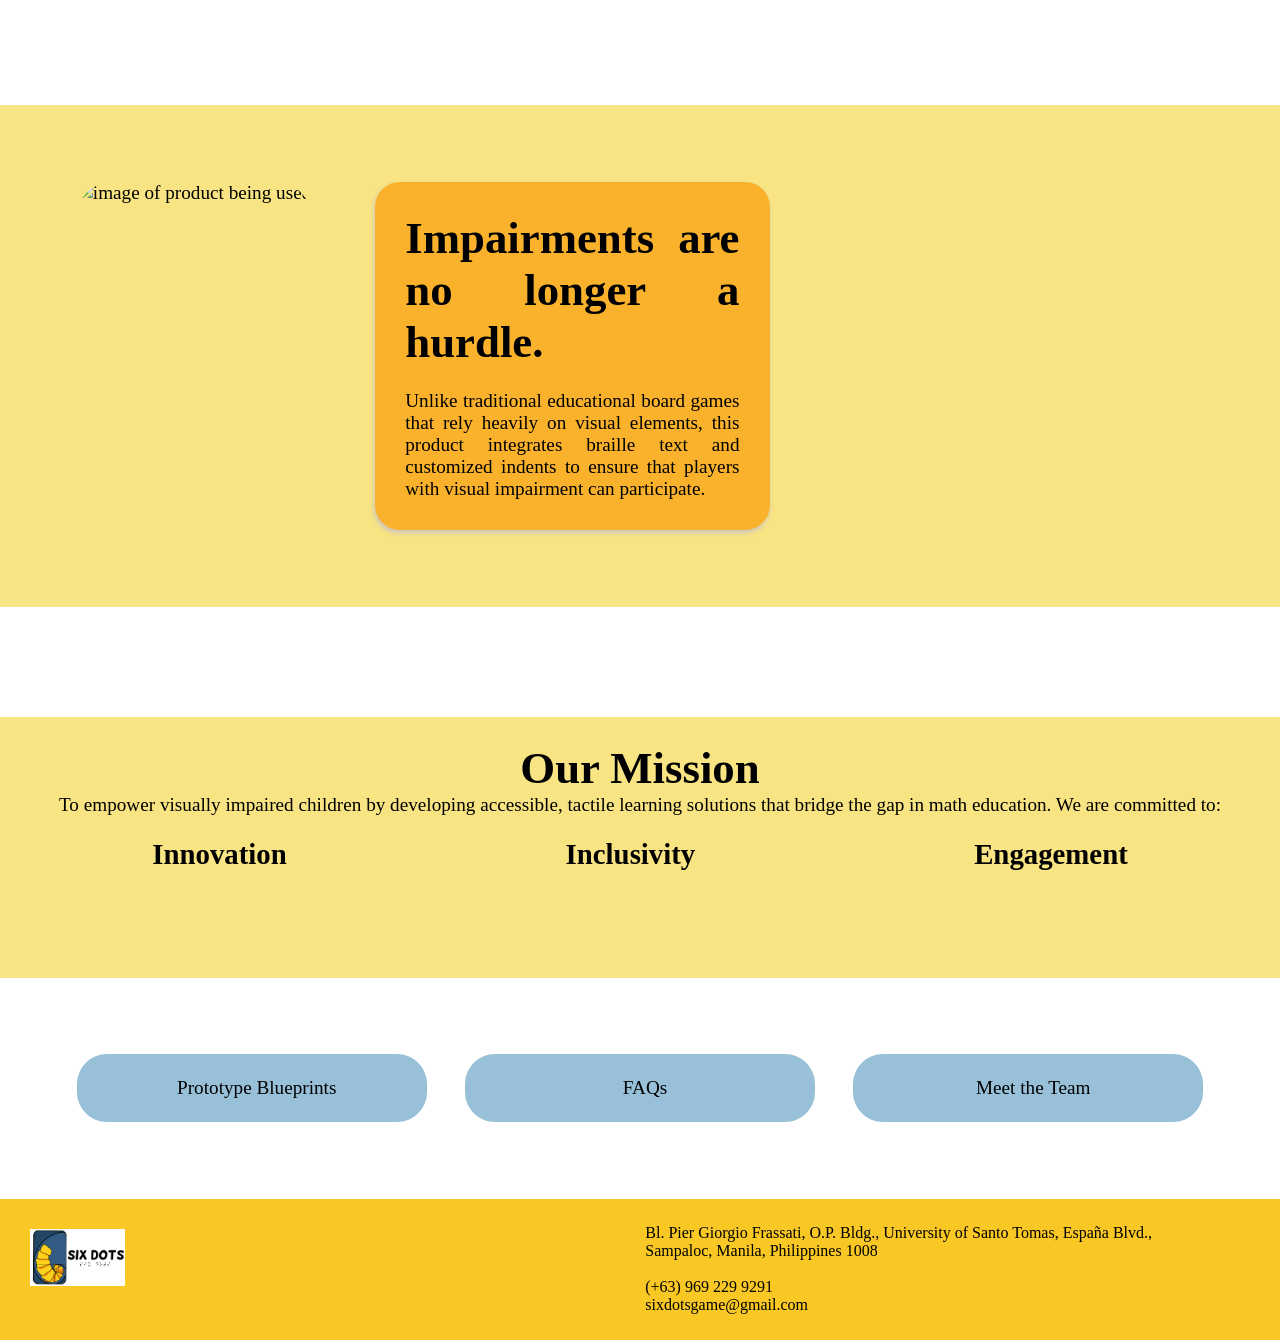
==== commit 3eb6ae47: "Update index.html" ====
--- a/index.html
+++ b/index.html
@@ -43,10 +43,9 @@
         <h1>What is Six Dots?</h1>
         
         <iframe width="877" height="494" src="https://www.youtube.com/embed/Rrn0Zfc_gGs" title="EMTECH Vlog | Six Dots Game" frameborder="0" allow="accelerometer; autoplay; clipboard-write; encrypted-media; gyroscope; picture-in-picture; web-share" referrerpolicy="strict-origin-when-cross-origin" allowfullscreen></iframe>
-        <br>
-        <br>
     </section>
 
+        <br><br><br>
      <section class="prodbenefits">
         <img id="homeimgs" src="https://thinkerbelllabs.com/blog/content/images/2020/09/jason-sung-Ciz4lHr8Jgw-unsplash.jpg" alt="image of product being used" style="border-radius: 35px; object-fit: cover; max-width: 60%; height: auto;">
 
@@ -56,7 +55,7 @@
         </div>
     </section>
 
-    <br><br>
+    <br><br><br><br><br>
 
     <!--Mission-->
     <section id="missiv">
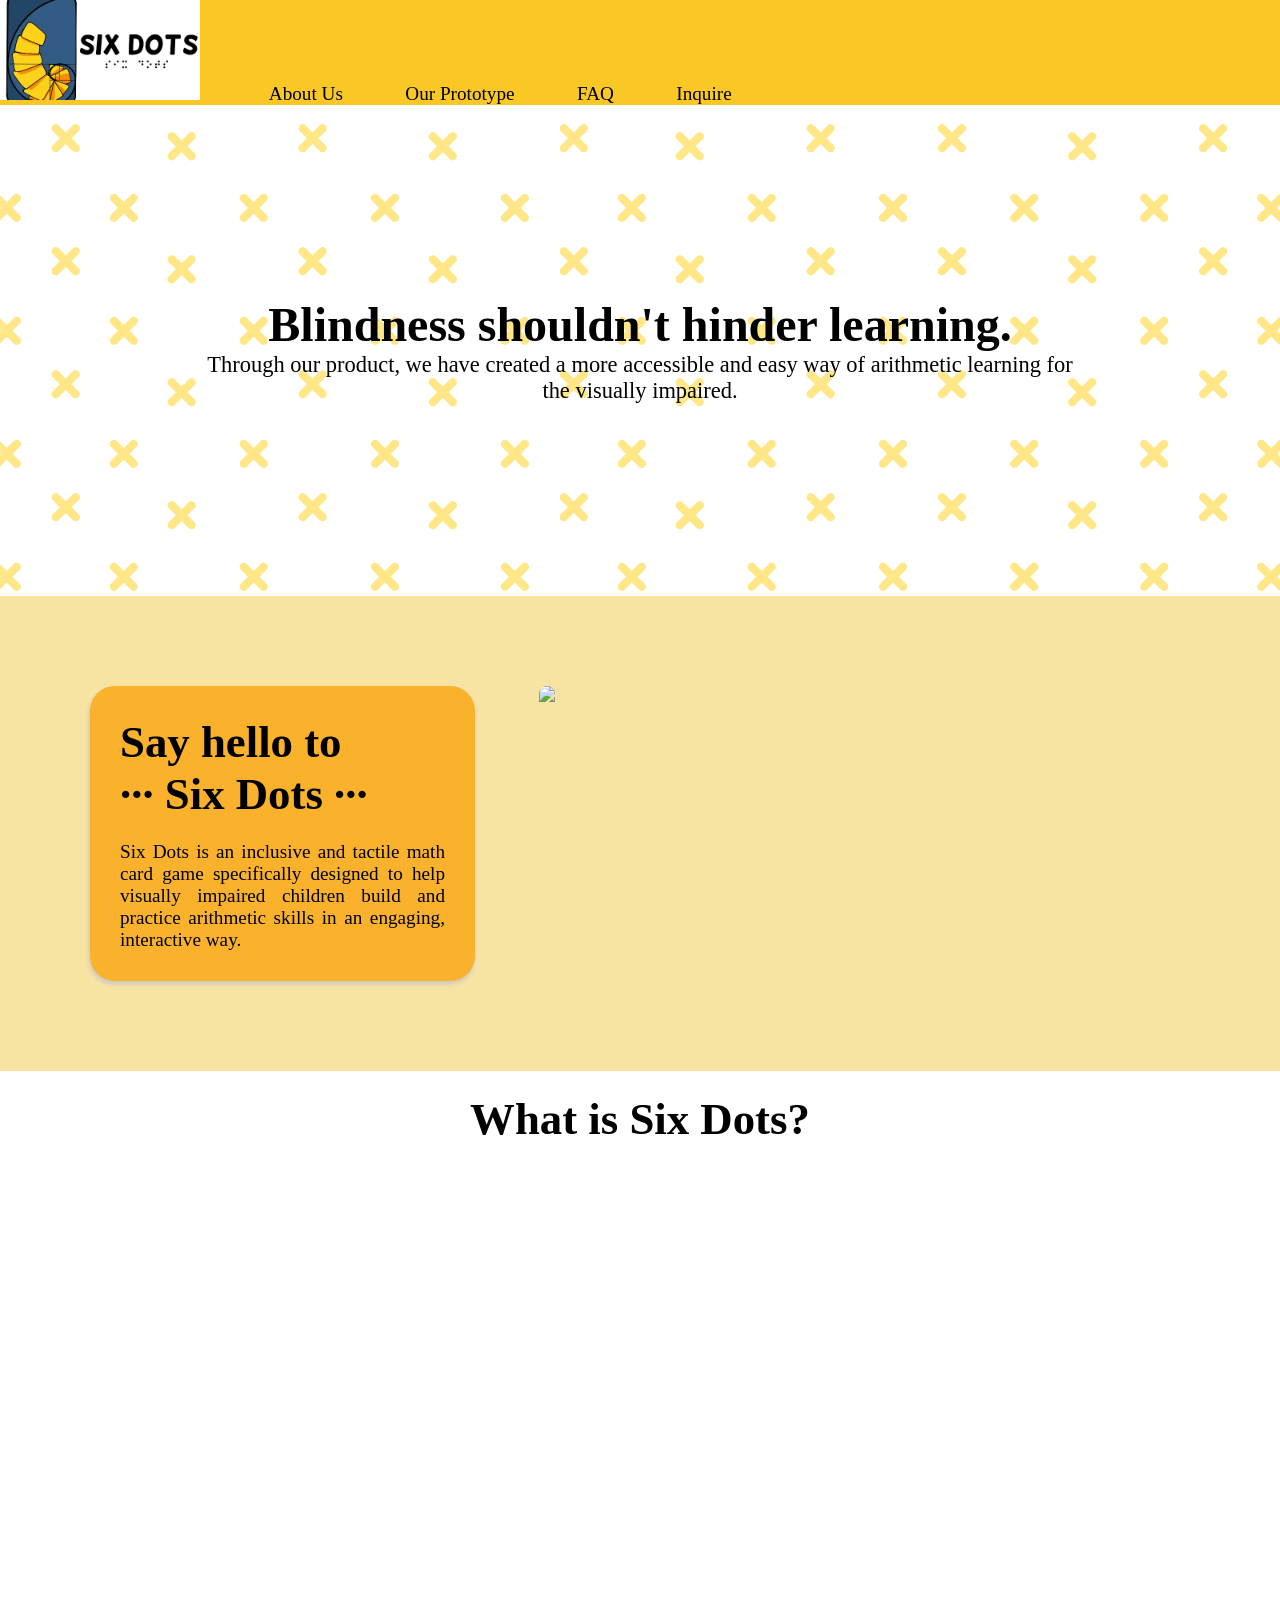
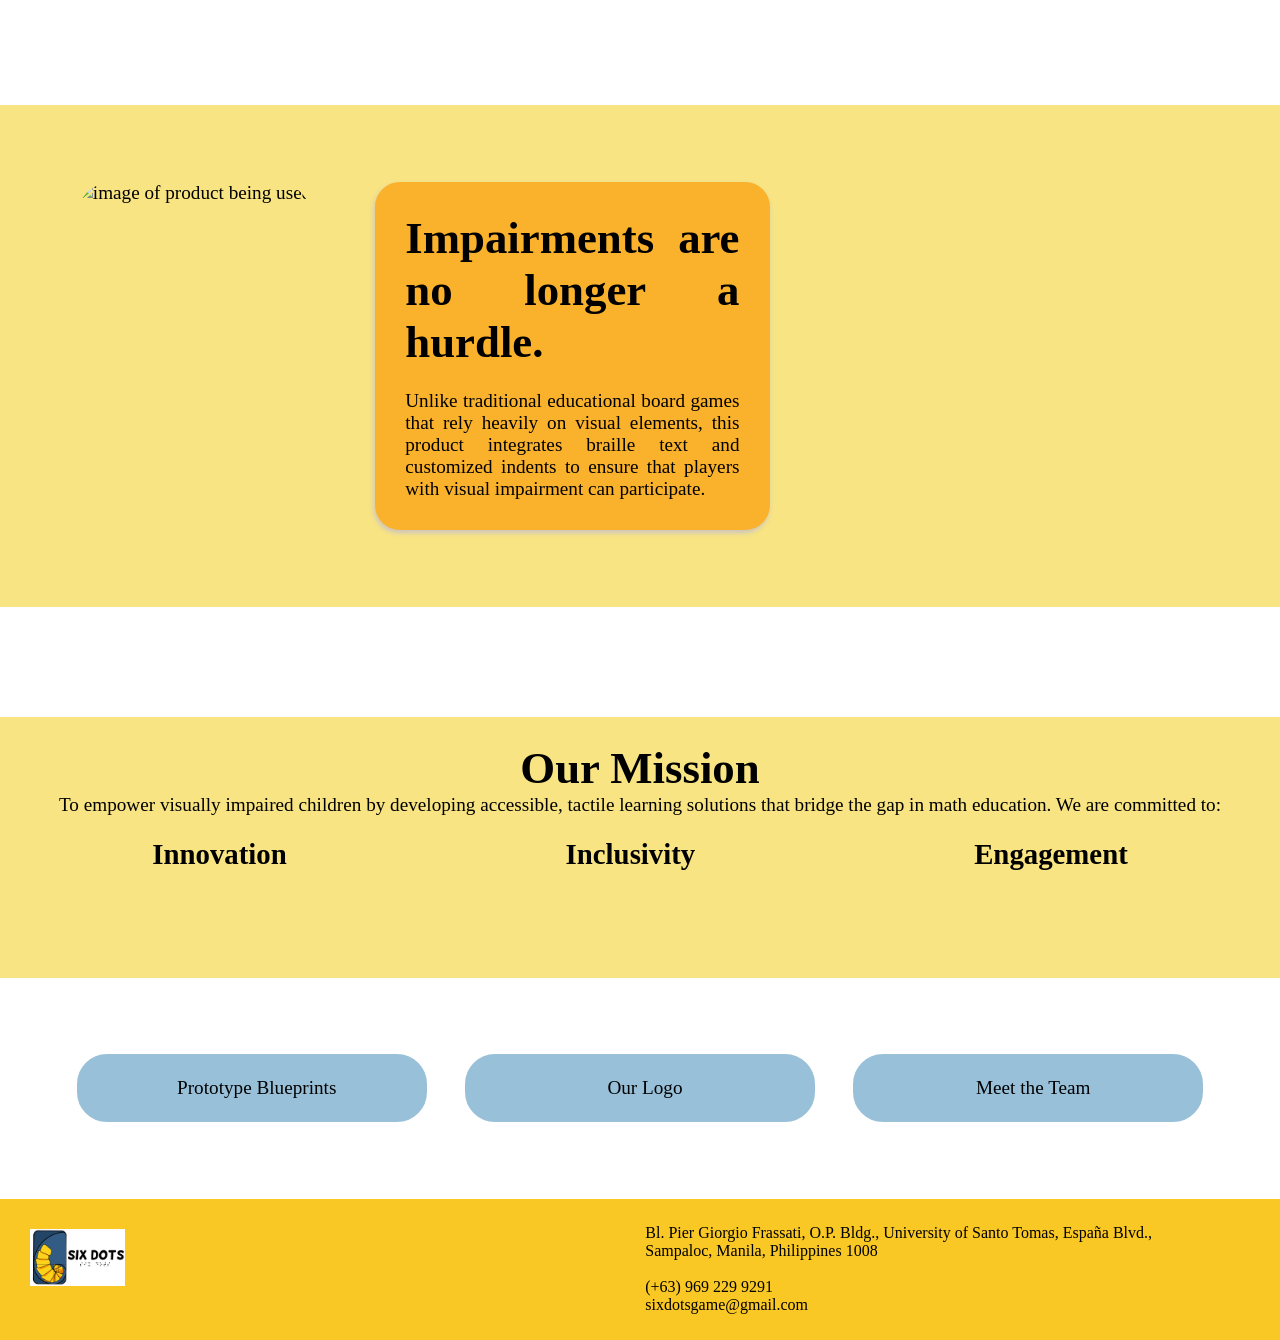
==== commit 02559159: "Update index.html" ====
--- a/index.html
+++ b/index.html
@@ -91,8 +91,8 @@
             <!--<img src="" alt="" width="" style="border-radius: 15px; width: 100%; height: auto;">-->
         </a>
 
-        <a id="extraBox" href="faq.html" class="extralinks">
-            <p>FAQs</p>
+        <a id="extraBox" href="lore.html" class="extralinks">
+            <p>Our Logo</p>
         </a>
         
         <a id="extraBox" href="team.html" class="extralinks">
